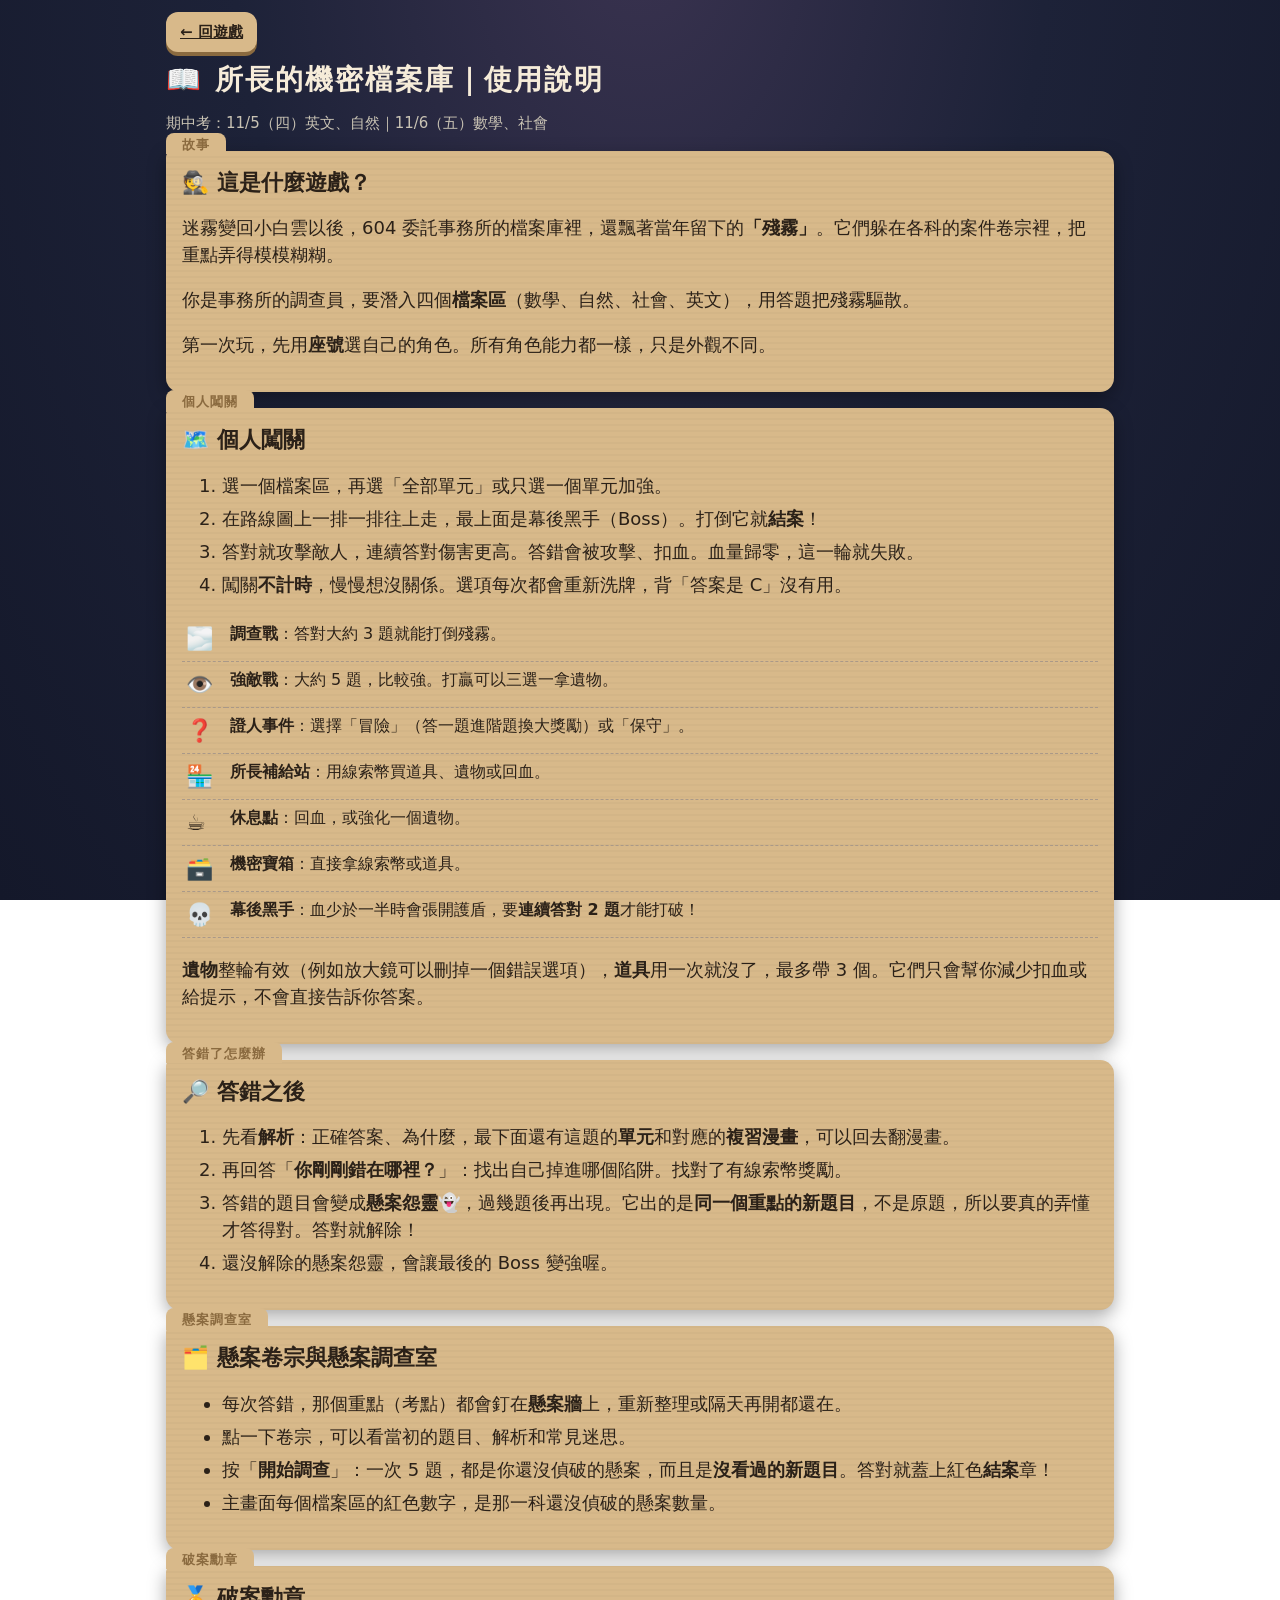
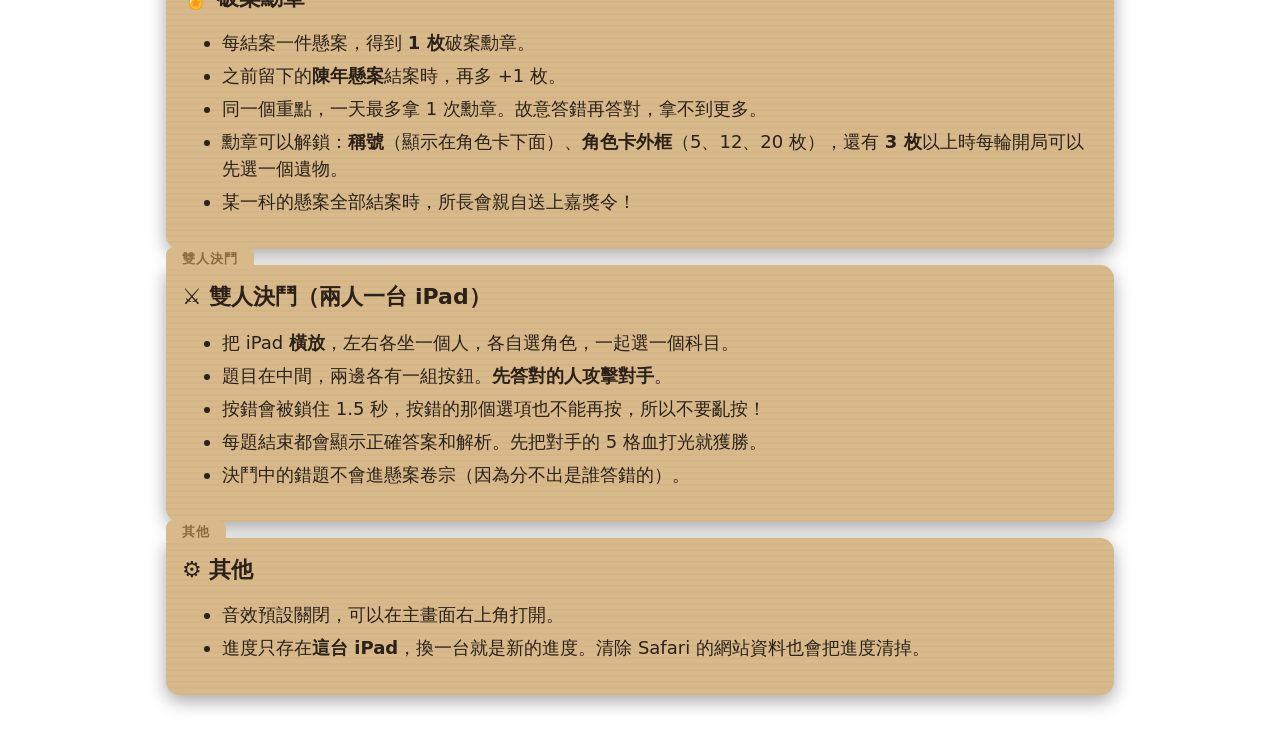
==== help.html @ 9925912d "所長的機密檔案庫：遊戲核心、自然與英文題庫 Co-Authored-By: Claude Opus 5.5 <noreply@anthropic.com>" ====
<!doctype html>
<html lang="zh-Hant">
<head>
<meta charset="utf-8">
<meta name="viewport" content="width=device-width, initial-scale=1, viewport-fit=cover">
<title>使用說明｜所長的機密檔案庫</title>
<link rel="stylesheet" href="style.css?v=2">
<style>
  .help { max-width: 760px; margin: 0 auto; }
  .help .folder { font-size: 18px; }
  .help h2 { margin-top: 0; }
  .help li { margin: 6px 0; }
  .help table { border-collapse: collapse; width: 100%; font-size: 16px; }
  .help td { border-bottom: 1px dashed #a98; padding: 6px 4px; vertical-align: top; }
  .help td:first-child { white-space: nowrap; font-size: 22px; width: 44px; }
</style>
</head>
<body>
<div id="app" class="help">
  <div class="topbar"><a class="btn small" href="index.html">← 回遊戲</a></div>
  <h1>📖 所長的機密檔案庫｜使用說明</h1>
  <p class="sub">期中考：11/5（四）英文、自然｜11/6（五）數學、社會</p>

  <div class="folder" data-tab="故事">
    <h2>🕵️ 這是什麼遊戲？</h2>
    <p>迷霧變回小白雲以後，604 委託事務所的檔案庫裡，還飄著當年留下的<b>「殘霧」</b>。它們躲在各科的案件卷宗裡，把重點弄得模模糊糊。</p>
    <p>你是事務所的調查員，要潛入四個<b>檔案區</b>（數學、自然、社會、英文），用答題把殘霧驅散。</p>
    <p>第一次玩，先用<b>座號</b>選自己的角色。所有角色能力都一樣，只是外觀不同。</p>
  </div>

  <div class="folder" data-tab="個人闖關">
    <h2>🗺️ 個人闖關</h2>
    <ol>
      <li>選一個檔案區，再選「全部單元」或只選一個單元加強。</li>
      <li>在路線圖上一排一排往上走，最上面是幕後黑手（Boss）。打倒它就<b>結案</b>！</li>
      <li>答對就攻擊敵人，連續答對傷害更高。答錯會被攻擊、扣血。血量歸零，這一輪就失敗。</li>
      <li>闖關<b>不計時</b>，慢慢想沒關係。選項每次都會重新洗牌，背「答案是 C」沒有用。</li>
    </ol>
    <table>
      <tr><td>🌫️</td><td><b>調查戰</b>：答對大約 3 題就能打倒殘霧。</td></tr>
      <tr><td>👁️</td><td><b>強敵戰</b>：大約 5 題，比較強。打贏可以三選一拿遺物。</td></tr>
      <tr><td>❓</td><td><b>證人事件</b>：選擇「冒險」（答一題進階題換大獎勵）或「保守」。</td></tr>
      <tr><td>🏪</td><td><b>所長補給站</b>：用線索幣買道具、遺物或回血。</td></tr>
      <tr><td>☕</td><td><b>休息點</b>：回血，或強化一個遺物。</td></tr>
      <tr><td>🗃️</td><td><b>機密寶箱</b>：直接拿線索幣或道具。</td></tr>
      <tr><td>💀</td><td><b>幕後黑手</b>：血少於一半時會張開護盾，要<b>連續答對 2 題</b>才能打破！</td></tr>
    </table>
    <p><b>遺物</b>整輪有效（例如放大鏡可以刪掉一個錯誤選項），<b>道具</b>用一次就沒了，最多帶 3 個。它們只會幫你減少扣血或給提示，不會直接告訴你答案。</p>
  </div>

  <div class="folder" data-tab="答錯了怎麼辦">
    <h2>🔎 答錯之後</h2>
    <ol>
      <li>先看<b>解析</b>：正確答案、為什麼，最下面還有這題的<b>單元</b>和對應的<b>複習漫畫</b>，可以回去翻漫畫。</li>
      <li>再回答「<b>你剛剛錯在哪裡？</b>」：找出自己掉進哪個陷阱。找對了有線索幣獎勵。</li>
      <li>答錯的題目會變成<b>懸案怨靈</b>👻，過幾題後再出現。它出的是<b>同一個重點的新題目</b>，不是原題，所以要真的弄懂才答得對。答對就解除！</li>
      <li>還沒解除的懸案怨靈，會讓最後的 Boss 變強喔。</li>
    </ol>
  </div>

  <div class="folder" data-tab="懸案調查室">
    <h2>🗂️ 懸案卷宗與懸案調查室</h2>
    <ul>
      <li>每次答錯，那個重點（考點）都會釘在<b>懸案牆</b>上，重新整理或隔天再開都還在。</li>
      <li>點一下卷宗，可以看當初的題目、解析和常見迷思。</li>
      <li>按「<b>開始調查</b>」：一次 5 題，都是你還沒偵破的懸案，而且是<b>沒看過的新題目</b>。答對就蓋上紅色<b>結案</b>章！</li>
      <li>主畫面每個檔案區的紅色數字，是那一科還沒偵破的懸案數量。</li>
    </ul>
  </div>

  <div class="folder" data-tab="破案勳章">
    <h2>🏅 破案勳章</h2>
    <ul>
      <li>每結案一件懸案，得到 <b>1 枚</b>破案勳章。</li>
      <li>之前留下的<b>陳年懸案</b>結案時，再多 +1 枚。</li>
      <li>同一個重點，一天最多拿 1 次勳章。故意答錯再答對，拿不到更多。</li>
      <li>勳章可以解鎖：<b>稱號</b>（顯示在角色卡下面）、<b>角色卡外框</b>（5、12、20 枚），還有 <b>3 枚</b>以上時每輪開局可以先選一個遺物。</li>
      <li>某一科的懸案全部結案時，所長會親自送上嘉獎令！</li>
    </ul>
  </div>

  <div class="folder" data-tab="雙人決鬥">
    <h2>⚔️ 雙人決鬥（兩人一台 iPad）</h2>
    <ul>
      <li>把 iPad <b>橫放</b>，左右各坐一個人，各自選角色，一起選一個科目。</li>
      <li>題目在中間，兩邊各有一組按鈕。<b>先答對的人攻擊對手</b>。</li>
      <li>按錯會被鎖住 1.5 秒，按錯的那個選項也不能再按，所以不要亂按！</li>
      <li>每題結束都會顯示正確答案和解析。先把對手的 5 格血打光就獲勝。</li>
      <li>決鬥中的錯題不會進懸案卷宗（因為分不出是誰答錯的）。</li>
    </ul>
  </div>

  <div class="folder" data-tab="其他">
    <h2>⚙️ 其他</h2>
    <ul>
      <li>音效預設關閉，可以在主畫面右上角打開。</li>
      <li>進度只存在<b>這台 iPad</b>，換一台就是新的進度。清除 Safari 的網站資料也會把進度清掉。</li>
    </ul>
  </div>
</div>
</body>
</html>
---- style.css ----
:root {
  --night: #14182a;
  --night2: #1d2238;
  --lamp: #ffcf7a;
  --kraft: #d8b98a;
  --kraft2: #c9a676;
  --kraft-dark: #8a6a3f;
  --paper: #f6ecd9;
  --ink: #2b2118;
  --red: #b3261e;
  --green: #2f8a4f;
  --fog: #9aa3b5;
  --math: #3b82c4;
  --science: #2f9e6b;
  --social: #c47a2c;
  --english: #b0458c;
  --radius: 14px;
}
* { box-sizing: border-box; -webkit-tap-highlight-color: transparent; }
html, body { margin: 0; height: 100%; }
body {
  background: radial-gradient(ellipse at 50% -10%, #3a3350 0%, var(--night2) 45%, var(--night) 100%) fixed;
  color: var(--paper);
  font-family: "PingFang TC", "Noto Sans TC", "Microsoft JhengHei", system-ui, sans-serif;
  font-size: 18px;
  line-height: 1.5;
  touch-action: manipulation;
  -webkit-user-select: none; user-select: none;
  -webkit-text-size-adjust: 100%;
  overflow-x: hidden;
}
button { font: inherit; color: inherit; touch-action: manipulation; cursor: pointer; }
.hidden { display: none !important; }
#app { max-width: 980px; margin: 0 auto; padding: max(12px, env(safe-area-inset-top)) 16px 40px; min-height: 100%; }

/* ---------- 共用元件 ---------- */
h1, h2, h3 { margin: .3em 0; line-height: 1.25; }
h1 { font-size: 28px; letter-spacing: 2px; }
h2 { font-size: 22px; }
.sub { color: #c9c3b4; font-size: 15px; }
.row { display: flex; gap: 10px; align-items: center; flex-wrap: wrap; }
.spacer { flex: 1; }
.center { text-align: center; }
.btn {
  display: inline-flex; align-items: center; justify-content: center; gap: 6px;
  min-height: 52px; padding: 10px 20px; border-radius: 12px; border: 0;
  background: var(--kraft); color: var(--ink); font-weight: 700; font-size: 18px;
  box-shadow: 0 4px 0 var(--kraft-dark);
  transition: transform .08s;
}
.btn:active { transform: translateY(3px); box-shadow: 0 1px 0 var(--kraft-dark); }
.btn.primary { background: var(--lamp); box-shadow: 0 4px 0 #b88a30; }
.btn.red { background: #d9534a; color: #fff; box-shadow: 0 4px 0 #8a2620; }
.btn.ghost { background: rgba(255,255,255,.08); color: var(--paper); box-shadow: none; border: 1px solid rgba(255,255,255,.2); }
.btn.small { min-height: 40px; padding: 6px 14px; font-size: 15px; }
.btn[disabled] { opacity: .45; pointer-events: none; }
.topbar { display: flex; align-items: center; gap: 8px; margin-bottom: 10px; flex-wrap: wrap; }
.pill { display: inline-flex; align-items: center; gap: 4px; padding: 4px 10px; border-radius: 99px; background: rgba(0,0,0,.35); font-size: 15px; white-space: nowrap; }
.folder {
  position: relative; background: var(--kraft); color: var(--ink);
  border-radius: 6px 14px 14px 14px; padding: 18px 16px 16px; margin-top: 16px;
  box-shadow: 0 6px 18px rgba(0,0,0,.35);
  background-image: repeating-linear-gradient(0deg, rgba(0,0,0,.025) 0 2px, transparent 2px 6px);
}
.folder::before {
  content: attr(data-tab); position: absolute; top: -18px; left: 0;
  background: var(--kraft); padding: 2px 16px 0; border-radius: 8px 8px 0 0; font-size: 13px; font-weight: 700; letter-spacing: 1px; color: var(--kraft-dark);
}
.paper { background: var(--paper); color: var(--ink); border-radius: var(--radius); padding: 16px; box-shadow: 0 4px 14px rgba(0,0,0,.3); }
.stamp {
  display: inline-block; border: 4px solid var(--red); color: var(--red); font-weight: 900; padding: 2px 12px; border-radius: 8px;
  transform: rotate(-12deg); letter-spacing: 4px; font-size: 22px; background: rgba(255,255,255,.15);
}
.stamp.big { font-size: 56px; padding: 6px 24px; border-width: 7px; animation: stampIn .35s ease-out; }
@keyframes stampIn { from { transform: rotate(-12deg) scale(2.4); opacity: 0; } to { transform: rotate(-12deg) scale(1); opacity: 1; } }
.lamp-glow { position: fixed; inset: 0; pointer-events: none; background: radial-gradient(circle at 85% 0%, rgba(255,207,122,.18), transparent 40%); z-index: -1; }

/* ---------- 選角色 ---------- */
.char-grid { display: grid; grid-template-columns: repeat(auto-fill, minmax(104px, 1fr)); gap: 10px; }
.char-cell { background: var(--paper); color: var(--ink); border-radius: 12px; padding: 6px; border: 3px solid transparent; text-align: center; }
.char-cell img { width: 100%; aspect-ratio: 512/440; object-fit: cover; border-radius: 8px; display: block; background: #ccc; }
.char-cell .seat { font-weight: 900; font-size: 15px; }
.char-cell .nm { font-size: 14px; line-height: 1.2; }
.char-cell.sel { border-color: var(--lamp); box-shadow: 0 0 0 3px var(--lamp); }
.char-cell.taken { opacity: .3; }

/* 角色卡 */
.idcard { display: flex; gap: 14px; align-items: center; }
.idcard .portrait { width: 120px; flex: none; border-radius: 12px; overflow: hidden; border: 5px solid #a07d4c; background: #222; }
.idcard .portrait img { width: 100%; display: block; aspect-ratio: 512/440; object-fit: cover; }
.frame-silver { border-color: #c8ced8 !important; box-shadow: 0 0 10px rgba(220,230,255,.6); }
.frame-gold { border-color: #e6b93c !important; box-shadow: 0 0 14px rgba(255,210,90,.75); }
.frame-crystal { border-color: #8fd7ff !important; box-shadow: 0 0 18px rgba(140,215,255,.9), inset 0 0 8px rgba(140,215,255,.6); }
.idcard .title { display: inline-block; margin-top: 4px; background: var(--ink); color: var(--lamp); border-radius: 6px; padding: 1px 10px; font-size: 14px; }

/* ---------- 主畫面 ---------- */
.areas { display: grid; grid-template-columns: repeat(2, 1fr); gap: 14px; margin-top: 14px; }
.area {
  position: relative; text-align: left; border: 0; border-radius: 6px 16px 16px 16px; padding: 16px; min-height: 120px;
  background: var(--kraft); color: var(--ink); box-shadow: 0 6px 0 var(--kraft-dark);
  border-top: 10px solid var(--c, #888);
}
.area:active { transform: translateY(3px); }
.area .ic { font-size: 30px; }
.area .nm { font-size: 21px; font-weight: 900; }
.area .meta { font-size: 14px; color: #5a4632; margin-top: 4px; }
.area .badge { position: absolute; top: 10px; right: 10px; background: var(--red); color: #fff; border-radius: 99px; padding: 2px 10px; font-size: 14px; font-weight: 700; }
.area.off { opacity: .5; }
.hub-actions { display: grid; grid-template-columns: repeat(3, 1fr); gap: 12px; margin-top: 18px; }
.hub-actions .btn { min-height: 72px; flex-direction: column; font-size: 17px; }
.hub-actions .btn span { font-size: 26px; }
@media (max-width: 560px) { .hub-actions { grid-template-columns: 1fr 1fr; } }

/* 所長剪影對話 */
.boss-talk { display: flex; gap: 14px; align-items: flex-end; }
.boss-talk svg { width: 96px; flex: none; filter: drop-shadow(0 0 12px rgba(255,207,122,.35)); }
.boss-talk .bubble { background: var(--paper); color: var(--ink); border-radius: 16px 16px 16px 4px; padding: 14px 16px; font-size: 18px; flex: 1; }
.boss-talk .bubble b { color: var(--red); }

/* ---------- 範圍選擇 ---------- */
.unit-list { display: grid; gap: 10px; margin: 12px 0; }
.unit-btn { text-align: left; background: var(--paper); color: var(--ink); border: 3px solid transparent; border-radius: 12px; padding: 12px 14px; font-size: 17px; }
.unit-btn.sel { border-color: var(--c, var(--lamp)); box-shadow: 0 0 0 2px var(--c, var(--lamp)); }
.unit-btn small { display: block; color: #6c5a44; font-size: 14px; }

/* ---------- 路線圖 ---------- */
.map { display: flex; flex-direction: column-reverse; gap: 8px; margin: 10px 0; }
.map-row { display: flex; justify-content: center; gap: 12px; align-items: center; position: relative; }
.map-row .rn { position: absolute; left: 0; font-size: 12px; color: #8b8fa3; }
.node {
  width: 76px; height: 64px; border-radius: 12px; border: 3px solid rgba(255,255,255,.15); background: rgba(0,0,0,.3);
  display: flex; flex-direction: column; align-items: center; justify-content: center; font-size: 26px; line-height: 1;
}
.node small { font-size: 12px; margin-top: 4px; color: #cfc8b8; }
.node.avail { border-color: var(--lamp); background: rgba(255,207,122,.18); animation: pulse 1.4s infinite; }
.node.done { opacity: .35; }
.node.cur { border-color: #fff; background: rgba(255,255,255,.2); }
.node.boss { width: 120px; height: 72px; }
@keyframes pulse { 50% { box-shadow: 0 0 0 6px rgba(255,207,122,.15); } }
.legend { font-size: 13px; color: #b9b3a5; }

/* ---------- 狀態列 ---------- */
.statbar { display: flex; gap: 8px; flex-wrap: wrap; align-items: center; }
.hpbar { position: relative; height: 18px; border-radius: 99px; background: rgba(0,0,0,.45); overflow: hidden; min-width: 140px; flex: 1; }
.hpbar > i { position: absolute; inset: 0 auto 0 0; background: linear-gradient(90deg, #e05a4f, #f2a14a); transition: width .3s; }
.hpbar.enemy > i { background: linear-gradient(90deg, #6f7ea0, #b6c0d8); }
.hpbar > span { position: relative; display: block; text-align: center; font-size: 13px; line-height: 18px; font-weight: 700; color: #fff; text-shadow: 0 1px 2px #000; }
.relic-row { display: flex; gap: 6px; flex-wrap: wrap; }
.relic-chip { font-size: 22px; background: rgba(0,0,0,.35); border-radius: 10px; padding: 2px 6px; border: 0; }
.relic-chip sup { font-size: 11px; color: var(--lamp); }
.item-btn { min-height: 44px; padding: 4px 10px; border-radius: 10px; border: 0; background: rgba(255,255,255,.12); font-size: 16px; }

/* ---------- 戰鬥 ---------- */
.arena { display: flex; align-items: center; justify-content: space-between; gap: 10px; padding: 8px 0; min-height: 170px; }
.hero { width: 120px; flex: none; text-align: center; }
.hero img { width: 110px; border-radius: 12px; border: 4px solid #a07d4c; display: block; margin: 0 auto; aspect-ratio: 512/440; object-fit: cover; }
.hero.hit img { animation: shake .35s; border-color: #e05a4f; }
.foe { flex: 1; display: flex; flex-direction: column; align-items: center; gap: 6px; }
.foe .fname { font-weight: 700; }
.foe .hpbar { width: 100%; max-width: 280px; flex: none; }
@keyframes shake { 20% { transform: translateX(-8px); } 40% { transform: translateX(8px); } 60% { transform: translateX(-5px); } 80% { transform: translateX(5px); } }

/* 霧怪（CSS 畫的） */
.fog { position: relative; width: 150px; height: 120px; animation: floaty 3s ease-in-out infinite; }
.fog .puff { position: absolute; border-radius: 50%; background: radial-gradient(circle at 40% 35%, rgba(215,220,232,.95), rgba(140,148,168,.75) 55%, rgba(110,118,140,0) 72%); filter: blur(2px); }
.fog .p1 { width: 90px; height: 80px; left: 30px; top: 20px; }
.fog .p2 { width: 70px; height: 60px; left: 0; top: 45px; }
.fog .p3 { width: 70px; height: 62px; right: 0; top: 40px; }
.fog .p4 { width: 60px; height: 50px; left: 45px; top: 0; }
.fog .eyes { position: absolute; left: 0; right: 0; top: 52px; display: flex; justify-content: center; gap: 22px; }
.fog .eye { width: 26px; height: 9px; border-radius: 50%; background: #ffe04a; box-shadow: 0 0 10px #ffd400, 0 0 22px rgba(255,212,0,.7); transform: rotate(8deg); animation: blink 4s infinite; }
.fog .eye:first-child { transform: rotate(-8deg); }
.fog.elite { transform: scale(1.2); }
.fog.elite .puff { background: radial-gradient(circle at 40% 35%, rgba(170,176,196,.95), rgba(80,86,110,.85) 55%, rgba(60,66,90,0) 72%); }
.fog.boss { width: 200px; height: 150px; }
.fog.boss .puff { background: radial-gradient(circle at 40% 35%, rgba(130,120,160,.95), rgba(50,44,80,.9) 55%, rgba(40,34,70,0) 72%); }
.fog.boss .p1 { width: 130px; height: 110px; left: 35px; top: 18px; }
.fog.boss .p2 { width: 95px; height: 80px; top: 60px; }
.fog.boss .p3 { width: 95px; height: 80px; top: 55px; }
.fog.boss .p4 { width: 80px; height: 66px; left: 60px; }
.fog.boss .eyes { top: 70px; gap: 30px; }
.fog.boss .eye { width: 36px; height: 11px; background: #ffb52e; box-shadow: 0 0 14px #ff9a00, 0 0 30px rgba(255,140,0,.8); }
.fog.ghost .puff { background: radial-gradient(circle at 40% 35%, rgba(200,225,255,.95), rgba(110,140,220,.7) 55%, rgba(90,110,200,0) 72%); }
.fog.ghost .eye { background: #b9f2ff; box-shadow: 0 0 10px #7fe3ff, 0 0 22px rgba(127,227,255,.8); }
.fog .tag { position: absolute; right: 10px; top: 8px; background: var(--paper); color: var(--red); font-weight: 900; font-size: 14px; padding: 0 5px; border: 2px solid var(--red); transform: rotate(10deg); }
.fog.hit { animation: shake .35s; }
.fog.dead { animation: fade .6s forwards; }
.shield-ring { position: absolute; inset: -10px; border-radius: 50%; border: 4px dashed #8fd7ff; box-shadow: 0 0 18px #8fd7ff; animation: spin 6s linear infinite; }
@keyframes spin { to { transform: rotate(360deg); } }
@keyframes floaty { 50% { transform: translateY(-8px); } }
@keyframes blink { 0%, 92%, 100% { height: 9px; } 95% { height: 2px; } }
@keyframes fade { to { opacity: 0; transform: scale(1.4); filter: blur(8px); } }
.dmg { position: absolute; font-weight: 900; font-size: 26px; color: #fff; text-shadow: 0 2px 4px #000; animation: rise .8s forwards; pointer-events: none; }
@keyframes rise { to { transform: translateY(-40px); opacity: 0; } }

/* ---------- 題目 ---------- */
.qcard { background: var(--paper); color: var(--ink); border-radius: var(--radius); padding: 16px; box-shadow: 0 6px 16px rgba(0,0,0,.35); position: relative; }
.qcard.ghost-q { box-shadow: 0 0 0 4px #7fa8ff, 0 0 24px rgba(127,168,255,.7); }
.qhead { display: flex; gap: 8px; align-items: center; font-size: 13px; color: #7a6650; margin-bottom: 6px; flex-wrap: wrap; }
.qhead .lv2 { background: #6b3fa0; color: #fff; padding: 0 8px; border-radius: 6px; }
.qhead .gtag { background: #3d5bb5; color: #fff; padding: 0 8px; border-radius: 6px; }
.stem { font-size: 20px; font-weight: 600; white-space: pre-wrap; margin-bottom: 12px; -webkit-user-select: text; user-select: text; }
.opts { display: grid; gap: 10px; }
.opt {
  text-align: left; min-height: 56px; padding: 10px 14px; border-radius: 12px; border: 2px solid #d6c7a8; background: #fffaf0; color: var(--ink);
  font-size: 18px; display: flex; gap: 10px; align-items: center;
}
.opt .k { flex: none; width: 30px; height: 30px; border-radius: 50%; background: var(--kraft); display: flex; align-items: center; justify-content: center; font-weight: 900; }
.opt.right { background: #d8f3dc; border-color: var(--green); }
.opt.wrong { background: #fde2e0; border-color: var(--red); }
.opt.gone { opacity: .25; text-decoration: line-through; pointer-events: none; }
.opt:disabled { cursor: default; }
@media (min-width: 700px) { .opts.two { grid-template-columns: 1fr 1fr; } }
.hint { background: #fff3c4; border-left: 5px solid #e0a800; padding: 8px 12px; border-radius: 8px; margin-bottom: 10px; font-size: 16px; }
.qtools { display: flex; gap: 8px; margin-top: 12px; flex-wrap: wrap; }

/* 數字鍵盤 */
.numdisp { font-size: 30px; font-weight: 700; text-align: center; background: #fff; border: 3px solid #d6c7a8; border-radius: 12px; min-height: 56px; padding: 4px; margin-bottom: 10px; letter-spacing: 2px; }
.numpad { display: grid; grid-template-columns: repeat(3, 1fr); gap: 8px; max-width: 360px; margin: 0 auto; }
.numpad button { min-height: 58px; font-size: 26px; font-weight: 700; border-radius: 12px; border: 0; background: var(--kraft); color: var(--ink); box-shadow: 0 3px 0 var(--kraft-dark); }
.numpad button.ok { background: var(--lamp); grid-column: span 3; font-size: 20px; }

/* 字母磚 */
.slots { display: flex; justify-content: center; gap: 6px; flex-wrap: wrap; margin: 10px 0 16px; }
.slot { width: 44px; height: 54px; border-radius: 8px; display: flex; align-items: center; justify-content: center; font-size: 30px; font-weight: 700; font-family: "Comic Sans MS", "Arial Rounded MT Bold", Arial, sans-serif; }
.slot.fixed { color: var(--ink); }
.slot.blank { border: 3px dashed #b79b6c; background: #fff; }
.slot.filled { border: 3px solid var(--lamp); background: #fff8e1; }
.tiles { display: flex; justify-content: center; gap: 8px; flex-wrap: wrap; }
.tile { width: 54px; height: 58px; border-radius: 10px; border: 0; background: var(--kraft); box-shadow: 0 4px 0 var(--kraft-dark); font-size: 30px; font-weight: 700; color: var(--ink); font-family: "Comic Sans MS", "Arial Rounded MT Bold", Arial, sans-serif; }
.tile.used { visibility: hidden; }

/* ---------- 浮層（解析、診斷、選擇） ---------- */
.overlay { position: fixed; inset: 0; background: rgba(8,10,20,.78); z-index: 50; display: flex; align-items: center; justify-content: center; padding: 16px; overflow-y: auto; }
.sheet { background: var(--paper); color: var(--ink); border-radius: 18px; padding: 20px; width: 100%; max-width: 640px; max-height: 100%; overflow-y: auto; box-shadow: 0 10px 40px rgba(0,0,0,.6); }
.sheet h2 { margin-top: 0; }
.sheet .ans { background: #d8f3dc; border-radius: 10px; padding: 8px 12px; margin: 8px 0; font-weight: 700; }
.sheet .mine { background: #fde2e0; border-radius: 10px; padding: 8px 12px; margin: 8px 0; }
.sheet .exp { font-size: 18px; margin: 10px 0; }
.srcline { border-top: 2px dashed #c9b38c; margin-top: 12px; padding-top: 10px; font-size: 15px; color: #5a4632; }
.diag-opt { display: block; width: 100%; text-align: left; margin: 8px 0; padding: 12px 14px; border-radius: 12px; border: 2px solid #d6c7a8; background: #fffaf0; font-size: 17px; color: var(--ink); min-height: 52px; }
.diag-opt.right { background: #d8f3dc; border-color: var(--green); }
.diag-opt.wrong { background: #fde2e0; border-color: var(--red); }
.choice-cards { display: grid; gap: 10px; }
.choice-card { text-align: left; background: #fffaf0; border: 2px solid #d6c7a8; border-radius: 12px; padding: 12px; color: var(--ink); font-size: 17px; }
.choice-card b { font-size: 19px; }
.sheet .actions { display: flex; gap: 10px; justify-content: flex-end; margin-top: 14px; flex-wrap: wrap; }

/* toast */
#toasts { position: fixed; top: max(10px, env(safe-area-inset-top)); left: 50%; transform: translateX(-50%); z-index: 80; display: flex; flex-direction: column; gap: 6px; align-items: center; pointer-events: none; width: 92%; max-width: 520px; }
.toast { background: var(--ink); color: var(--lamp); border: 2px solid var(--lamp); border-radius: 12px; padding: 8px 16px; font-weight: 700; animation: toastIn .25s; text-align: center; }
@keyframes toastIn { from { transform: translateY(-14px); opacity: 0; } }

/* ---------- 結算 ---------- */
.result-grid { display: grid; grid-template-columns: repeat(auto-fit, minmax(140px, 1fr)); gap: 10px; margin: 14px 0; }
.result-grid div { background: rgba(0,0,0,.08); border-radius: 10px; padding: 10px; text-align: center; }
.result-grid b { display: block; font-size: 26px; }

/* ---------- 懸案牆 ---------- */
.tabs { display: flex; gap: 6px; flex-wrap: wrap; margin: 10px 0; }
.tab { border: 0; border-radius: 99px; padding: 8px 16px; background: rgba(255,255,255,.1); font-size: 16px; min-height: 44px; }
.tab.on { background: var(--lamp); color: var(--ink); font-weight: 700; }
.wall { background: #5b3f2a; background-image: radial-gradient(rgba(0,0,0,.25) 1px, transparent 1px); background-size: 8px 8px; border-radius: 14px; padding: 18px 12px; border: 8px solid #3e2a1a; display: grid; grid-template-columns: repeat(auto-fill, minmax(150px, 1fr)); gap: 16px; min-height: 200px; }
.case { position: relative; background: var(--kraft); color: var(--ink); border: 0; border-radius: 4px; padding: 16px 10px 10px; text-align: left; font-size: 15px; box-shadow: 0 4px 8px rgba(0,0,0,.4); min-height: 120px; }
.case:nth-child(odd) { transform: rotate(-1.5deg); }
.case:nth-child(even) { transform: rotate(1.2deg); }
.case::before { content: ""; position: absolute; top: -6px; left: 50%; width: 14px; height: 14px; margin-left: -7px; border-radius: 50%; background: radial-gradient(circle at 35% 35%, #ff8a80, #c62828); box-shadow: 0 2px 2px rgba(0,0,0,.5); }
.case .u { font-size: 12px; font-weight: 700; color: #fff; padding: 0 6px; border-radius: 4px; background: var(--c, #666); }
.case .cn { font-weight: 700; margin: 6px 0 4px; line-height: 1.3; }
.case .w { font-size: 12px; color: #6c5a44; }
.case .stamp { position: absolute; right: 6px; bottom: 8px; font-size: 16px; border-width: 3px; padding: 0 6px; }
.case.closed { background: #cdb48c; }
.wall-empty { grid-column: 1 / -1; color: var(--paper); text-align: center; padding: 30px 10px; }

/* ---------- 決鬥 ---------- */
.duel { position: fixed; inset: 0; display: grid; grid-template-columns: 1fr 1.2fr 1fr; gap: 10px; padding: max(10px, env(safe-area-inset-top)) 12px 12px; background: var(--night); }
.dside { display: flex; flex-direction: column; gap: 8px; min-height: 0; }
.dside .who { display: flex; align-items: center; gap: 8px; }
.dside .who img { width: 64px; border-radius: 10px; border: 3px solid #a07d4c; aspect-ratio: 512/440; object-fit: cover; }
.dside .who b { font-size: 16px; }
.dside .hpbar { min-width: 0; flex: none; }
.dside .opts { flex: 1; grid-auto-rows: 1fr; }
.dside .opt { font-size: 17px; min-height: 0; }
.dside.locked .opts { opacity: .35; pointer-events: none; }
.dside .lock { text-align: center; font-weight: 700; color: #ff9b91; min-height: 24px; }
.dcenter { display: flex; flex-direction: column; gap: 8px; min-height: 0; }
.dcenter .qcard { flex: 1; overflow-y: auto; }
.dcenter .stem { font-size: 21px; }
.dcenter .exp { font-size: 16px; }
.duel .hit { animation: shake .35s; }
.duel-pick { display: grid; grid-template-columns: 1fr 1fr; gap: 16px; }
.duel-pick .char-grid { grid-template-columns: repeat(auto-fill, minmax(70px, 1fr)); gap: 6px; max-height: 46vh; overflow-y: auto; }
.duel-pick .char-cell .nm { font-size: 12px; }
#rotate-hint { position: fixed; inset: 0; z-index: 90; background: var(--night); display: flex; align-items: center; justify-content: center; text-align: center; font-size: 26px; padding: 20px; }
#rotate-hint div { font-size: 22px; line-height: 2; }

@media (max-width: 520px) {
  body { font-size: 17px; }
  .stem { font-size: 18px; }
  .hero { width: 86px; } .hero img { width: 80px; }
  .fog { transform: scale(.85); }
}
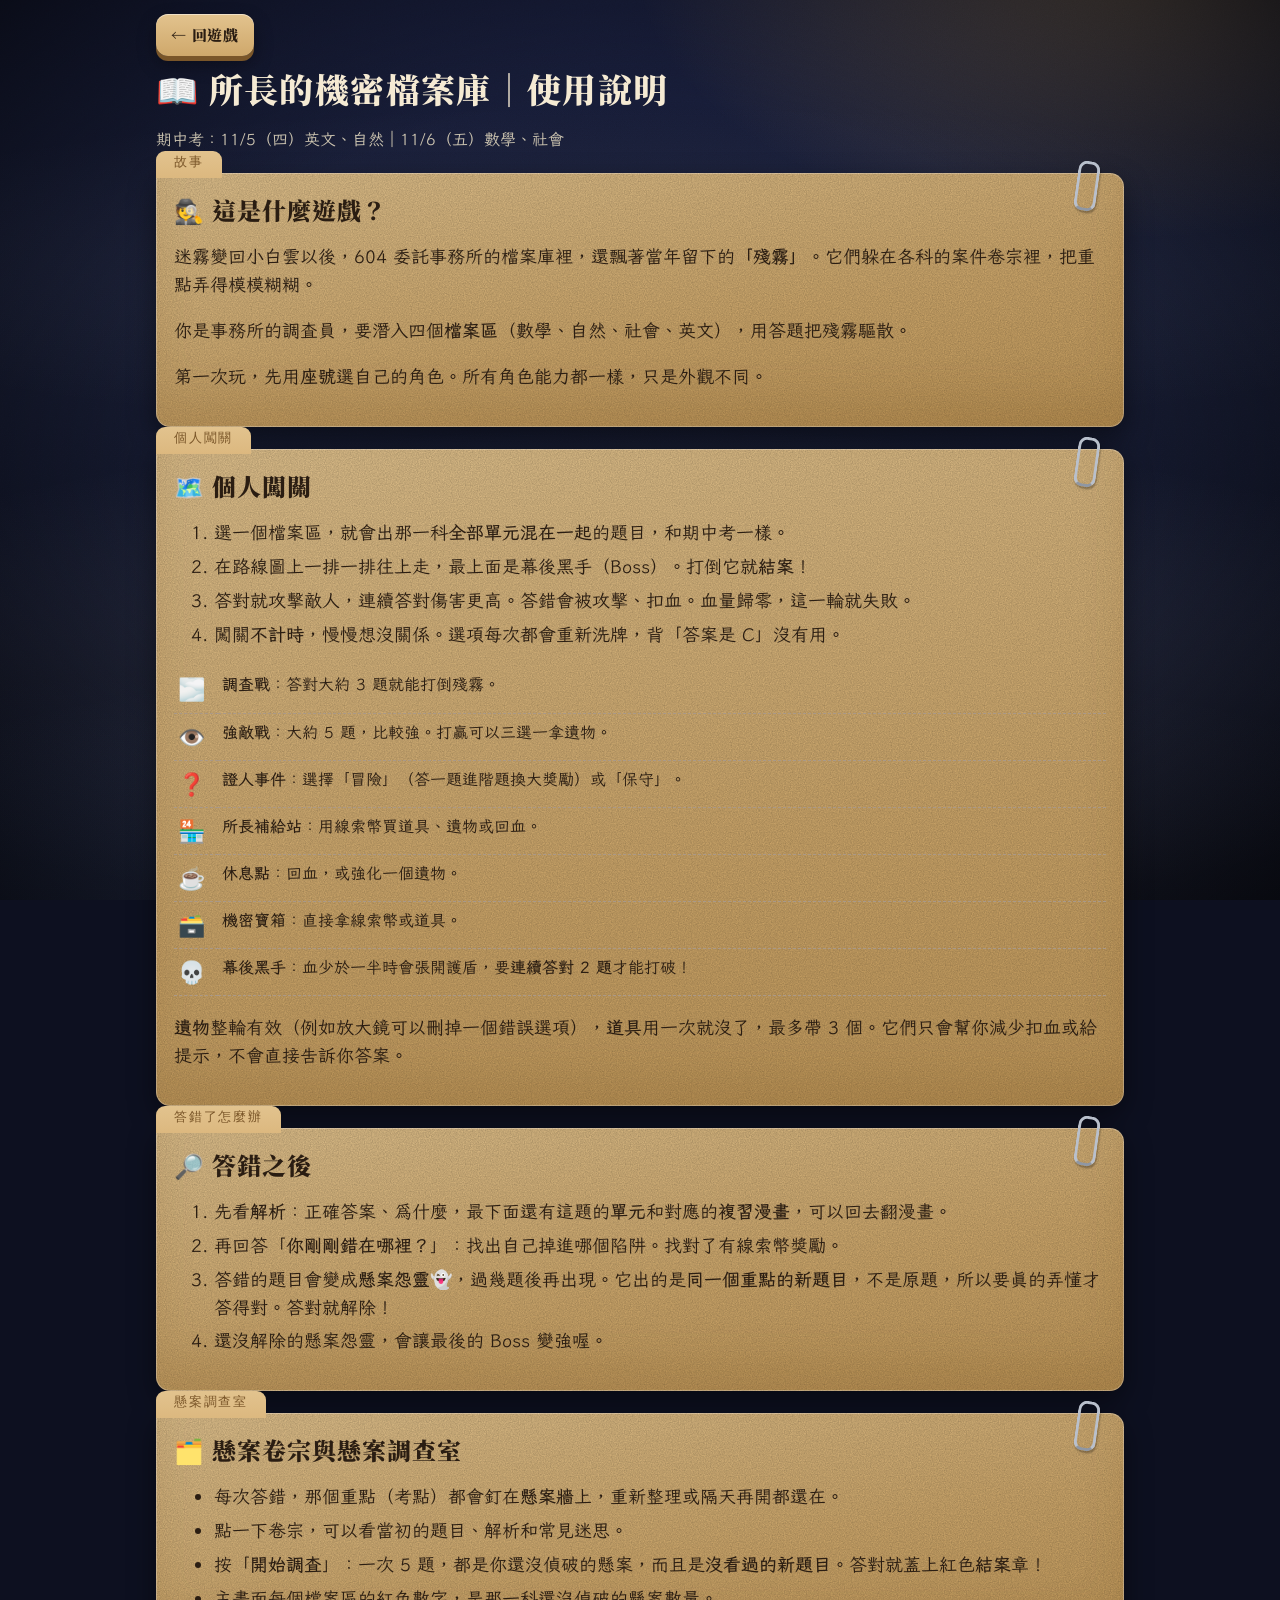
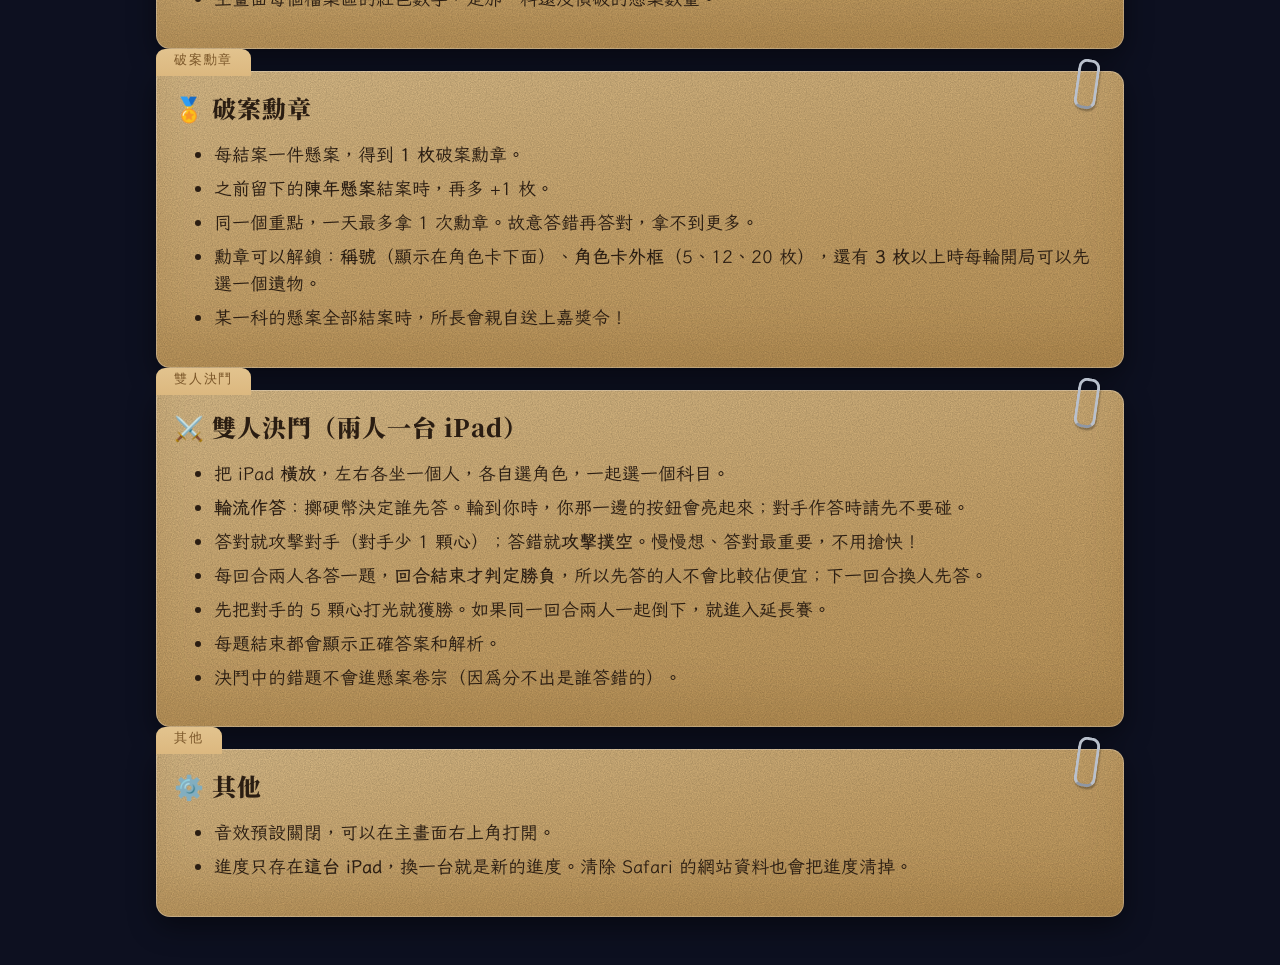
==== commit 22b2544f: "分數改直式、決鬥改回合制、檔案區只留全部單元、美術介面改版；修正連續拼字題字母磚沒重置 Co-Authored-By: Claude Opus 5.5 <noreply@anthropic.com>" ====
--- a/help.html
+++ b/help.html
@@ -4,7 +4,10 @@
 <meta charset="utf-8">
 <meta name="viewport" content="width=device-width, initial-scale=1, viewport-fit=cover">
 <title>使用說明｜所長的機密檔案庫</title>
-<link rel="stylesheet" href="style.css?v=2">
+<link rel="preconnect" href="https://fonts.googleapis.com">
+<link rel="preconnect" href="https://fonts.gstatic.com" crossorigin>
+<link rel="stylesheet" href="https://fonts.googleapis.com/css2?family=LXGW+WenKai+TC:wght@400;700&family=Noto+Serif+TC:wght@700;900&family=Special+Elite&display=swap">
+<link rel="stylesheet" href="style.css?v=7">
 <style>
   .help { max-width: 760px; margin: 0 auto; }
   .help .folder { font-size: 18px; }
@@ -16,6 +19,7 @@
 </style>
 </head>
 <body>
+<div class="bg" aria-hidden="true"><div class="fogl f3"></div><div class="fogl f1"></div><div class="fogl f2"></div><div class="vig"></div></div>
 <div id="app" class="help">
   <div class="topbar"><a class="btn small" href="index.html">← 回遊戲</a></div>
   <h1>📖 所長的機密檔案庫｜使用說明</h1>
@@ -31,7 +35,7 @@
   <div class="folder" data-tab="個人闖關">
     <h2>🗺️ 個人闖關</h2>
     <ol>
-      <li>選一個檔案區，再選「全部單元」或只選一個單元加強。</li>
+      <li>選一個檔案區，就會出那一科<b>全部單元混在一起</b>的題目，和期中考一樣。</li>
       <li>在路線圖上一排一排往上走，最上面是幕後黑手（Boss）。打倒它就<b>結案</b>！</li>
       <li>答對就攻擊敵人，連續答對傷害更高。答錯會被攻擊、扣血。血量歸零，這一輪就失敗。</li>
       <li>闖關<b>不計時</b>，慢慢想沒關係。選項每次都會重新洗牌，背「答案是 C」沒有用。</li>
@@ -83,9 +87,11 @@
     <h2>⚔️ 雙人決鬥（兩人一台 iPad）</h2>
     <ul>
       <li>把 iPad <b>橫放</b>，左右各坐一個人，各自選角色，一起選一個科目。</li>
-      <li>題目在中間，兩邊各有一組按鈕。<b>先答對的人攻擊對手</b>。</li>
-      <li>按錯會被鎖住 1.5 秒，按錯的那個選項也不能再按，所以不要亂按！</li>
-      <li>每題結束都會顯示正確答案和解析。先把對手的 5 格血打光就獲勝。</li>
+      <li><b>輪流作答</b>：擲硬幣決定誰先答。輪到你時，你那一邊的按鈕會亮起來；對手作答時請先不要碰。</li>
+      <li>答對就攻擊對手（對手少 1 顆心）；答錯就<b>攻擊撲空</b>。慢慢想、答對最重要，不用搶快！</li>
+      <li>每回合兩人各答一題，<b>回合結束才判定勝負</b>，所以先答的人不會比較佔便宜；下一回合換人先答。</li>
+      <li>先把對手的 5 顆心打光就獲勝。如果同一回合兩人一起倒下，就進入延長賽。</li>
+      <li>每題結束都會顯示正確答案和解析。</li>
       <li>決鬥中的錯題不會進懸案卷宗（因為分不出是誰答錯的）。</li>
     </ul>
   </div>
--- a/style.css
+++ b/style.css
@@ -1,29 +1,42 @@
+/* =========================================================
+   所長的機密檔案庫 — 美術方向：「深夜偵探事務所」
+   深藍夜色＋檯燈琥珀光＋牛皮紙卷宗＋紅色機密印章
+   字體：標題 Noto Serif TC（粗襯線）、內文 LXGW WenKai TC（楷體感，貼近課本）、
+         標籤 Special Elite（打字機）
+   ========================================================= */
 :root {
-  --night: #14182a;
-  --night2: #1d2238;
-  --lamp: #ffcf7a;
-  --kraft: #d8b98a;
-  --kraft2: #c9a676;
-  --kraft-dark: #8a6a3f;
-  --paper: #f6ecd9;
-  --ink: #2b2118;
-  --red: #b3261e;
-  --green: #2f8a4f;
-  --fog: #9aa3b5;
-  --math: #3b82c4;
-  --science: #2f9e6b;
-  --social: #c47a2c;
-  --english: #b0458c;
+  --night: #0d1020;
+  --night2: #161b31;
+  --night3: #222a48;
+  --amber: #ffc65c;
+  --amber2: #f2a33a;
+  --kraft: #cfa86b;
+  --kraft-hi: #e2c38e;
+  --kraft-dark: #7a5629;
+  --paper: #f5ead3;
+  --paper2: #eadbb9;
+  --ink: #2a1d12;
+  --ink2: #5b4630;
+  --red: #c0262d;
+  --red-dark: #7d1418;
+  --green: #2d7d46;
+  --fog: #a9b3c9;
   --radius: 14px;
+  --serif: "Noto Serif TC", "Songti TC", "PMingLiU", serif;
+  --kai: "LXGW WenKai TC", "Kaiti TC", "BiauKai", "DFKai-SB", "PingFang TC", sans-serif;
+  --type: "Special Elite", "Courier New", monospace;
+  --noise: url("data:image/svg+xml;utf8,<svg xmlns='http://www.w3.org/2000/svg' width='160' height='160'><filter id='n'><feTurbulence type='fractalNoise' baseFrequency='.85' numOctaves='3' stitchTiles='stitch'/><feColorMatrix values='0 0 0 0 0  0 0 0 0 0  0 0 0 0 0  0 0 0 .55 0'/></filter><rect width='100%25' height='100%25' filter='url(%23n)'/></svg>");
+  --noise-soft: url("data:image/svg+xml;utf8,<svg xmlns='http://www.w3.org/2000/svg' width='160' height='160'><filter id='n'><feTurbulence type='fractalNoise' baseFrequency='.85' numOctaves='3' stitchTiles='stitch'/><feColorMatrix values='0 0 0 0 0  0 0 0 0 0  0 0 0 0 0  0 0 0 .12 0'/></filter><rect width='100%25' height='100%25' filter='url(%23n)'/></svg>");
+  --noise-mid: url("data:image/svg+xml;utf8,<svg xmlns='http://www.w3.org/2000/svg' width='160' height='160'><filter id='n'><feTurbulence type='fractalNoise' baseFrequency='.85' numOctaves='3' stitchTiles='stitch'/><feColorMatrix values='0 0 0 0 0  0 0 0 0 0  0 0 0 0 0  0 0 0 .25 0'/></filter><rect width='100%25' height='100%25' filter='url(%23n)'/></svg>");
 }
 * { box-sizing: border-box; -webkit-tap-highlight-color: transparent; }
-html, body { margin: 0; height: 100%; }
+html, body { margin: 0; min-height: 100%; }
 body {
-  background: radial-gradient(ellipse at 50% -10%, #3a3350 0%, var(--night2) 45%, var(--night) 100%) fixed;
+  background: var(--night);
   color: var(--paper);
-  font-family: "PingFang TC", "Noto Sans TC", "Microsoft JhengHei", system-ui, sans-serif;
-  font-size: 18px;
-  line-height: 1.5;
+  font-family: var(--kai);
+  font-size: 19px;
+  line-height: 1.55;
   touch-action: manipulation;
   -webkit-user-select: none; user-select: none;
   -webkit-text-size-adjust: 100%;
@@ -31,272 +44,408 @@
 }
 button { font: inherit; color: inherit; touch-action: manipulation; cursor: pointer; }
 .hidden { display: none !important; }
-#app { max-width: 980px; margin: 0 auto; padding: max(12px, env(safe-area-inset-top)) 16px 40px; min-height: 100%; }
-
-/* ---------- 共用元件 ---------- */
-h1, h2, h3 { margin: .3em 0; line-height: 1.25; }
-h1 { font-size: 28px; letter-spacing: 2px; }
-h2 { font-size: 22px; }
-.sub { color: #c9c3b4; font-size: 15px; }
+#app { position: relative; z-index: 1; max-width: 1000px; margin: 0 auto; padding: max(14px, env(safe-area-inset-top)) 16px 48px; min-height: 100vh; }
+.lamp-glow { display: none; }
+
+/* ---------- 背景：夜色、檯燈光、飄動的霧、紙紋、暗角 ---------- */
+.bg { position: fixed; inset: 0; z-index: 0; pointer-events: none; overflow: hidden;
+  background:
+    radial-gradient(ellipse 55% 45% at 88% -5%, rgba(255,198,92,.30), transparent 70%),
+    radial-gradient(ellipse 60% 50% at 10% 110%, rgba(80,110,190,.22), transparent 70%),
+    linear-gradient(180deg, #1a2040 0%, var(--night2) 40%, var(--night) 100%);
+}
+.bg::before { content: ""; position: absolute; inset: 0; background-image: var(--noise); opacity: .18; mix-blend-mode: overlay; }
+.bg .fogl { position: absolute; width: 160%; height: 60%; left: -30%; border-radius: 50%;
+  background: radial-gradient(ellipse at center, rgba(190,200,225,.16), rgba(190,200,225,0) 65%); }
+.bg .f1 { top: 45%; animation: drift 46s linear infinite; }
+.bg .f2 { top: 70%; animation: drift 70s linear infinite reverse; opacity: .8; }
+.bg .f3 { top: 10%; height: 40%; animation: drift 90s linear infinite; opacity: .5; }
+.bg .vig { position: absolute; inset: 0; background: radial-gradient(ellipse at center, transparent 55%, rgba(0,0,0,.6) 100%); }
+@keyframes drift { from { transform: translateX(-12%); } to { transform: translateX(12%); } }
+
+/* 畫面進場：依序淡入上升 */
+#app.enter > * { animation: rise-in .5s cubic-bezier(.2,.8,.2,1) both; }
+#app.enter > *:nth-child(2) { animation-delay: .06s; }
+#app.enter > *:nth-child(3) { animation-delay: .12s; }
+#app.enter > *:nth-child(4) { animation-delay: .18s; }
+#app.enter > *:nth-child(5) { animation-delay: .24s; }
+#app.enter > *:nth-child(6) { animation-delay: .30s; }
+#app.enter > *:nth-child(n+7) { animation-delay: .34s; }
+@keyframes rise-in { from { opacity: .45; transform: translateY(16px); } to { opacity: 1; transform: none; } }
+
+/* 打擊感 */
+body.fx-hit #app { animation: shake-sm .3s; }
+body.fx-hurt #app { animation: shake .4s; }
+body.fx-hurt::after, body.fx-hit::after { content: ""; position: fixed; inset: 0; z-index: 70; pointer-events: none; animation: flash .45s forwards; }
+body.fx-hurt::after { background: radial-gradient(ellipse at center, transparent 30%, rgba(200,30,40,.55)); }
+body.fx-hit::after { background: radial-gradient(ellipse at 70% 30%, rgba(255,230,160,.35), transparent 60%); }
+@keyframes flash { from { opacity: 1; } to { opacity: 0; } }
+@keyframes shake { 15% { transform: translate(-9px, 3px); } 30% { transform: translate(8px, -4px); } 45% { transform: translate(-6px, 2px); } 60% { transform: translate(5px, 1px); } 80% { transform: translate(-2px, 0); } }
+@keyframes shake-sm { 30% { transform: translateX(4px); } 60% { transform: translateX(-3px); } }
+.spark { position: fixed; z-index: 75; width: 12px; height: 12px; margin: -6px; border-radius: 50%; pointer-events: none;
+  background: radial-gradient(circle, #fff, rgba(200,210,235,.6) 60%, transparent 70%); animation: spark .85s ease-out forwards; }
+@keyframes spark { to { transform: translate(var(--dx), var(--dy)) scale(.3); opacity: 0; } }
+
+/* ---------- 字體與標題 ---------- */
+h1, h2, h3 { font-family: var(--serif); font-weight: 900; margin: .3em 0; line-height: 1.25; letter-spacing: .04em; }
+h1 { font-size: 34px; }
+h2 { font-size: 24px; }
+h3 { font-size: 19px; }
+.brand { display: flex; flex-direction: column; }
+.brand h1 { margin: 0; font-size: 38px; text-shadow: 0 2px 0 rgba(0,0,0,.4), 0 0 26px rgba(255,198,92,.25); }
+.kicker { font-family: var(--type); font-size: 13px; letter-spacing: .28em; color: var(--amber); opacity: .9; }
+.sub { color: #cdc5b1; font-size: 16px; }
 .row { display: flex; gap: 10px; align-items: center; flex-wrap: wrap; }
 .spacer { flex: 1; }
 .center { text-align: center; }
+
+/* ---------- 按鈕 ---------- */
 .btn {
   display: inline-flex; align-items: center; justify-content: center; gap: 6px;
-  min-height: 52px; padding: 10px 20px; border-radius: 12px; border: 0;
-  background: var(--kraft); color: var(--ink); font-weight: 700; font-size: 18px;
-  box-shadow: 0 4px 0 var(--kraft-dark);
-  transition: transform .08s;
-}
-.btn:active { transform: translateY(3px); box-shadow: 0 1px 0 var(--kraft-dark); }
-.btn.primary { background: var(--lamp); box-shadow: 0 4px 0 #b88a30; }
-.btn.red { background: #d9534a; color: #fff; box-shadow: 0 4px 0 #8a2620; }
-.btn.ghost { background: rgba(255,255,255,.08); color: var(--paper); box-shadow: none; border: 1px solid rgba(255,255,255,.2); }
-.btn.small { min-height: 40px; padding: 6px 14px; font-size: 15px; }
-.btn[disabled] { opacity: .45; pointer-events: none; }
-.topbar { display: flex; align-items: center; gap: 8px; margin-bottom: 10px; flex-wrap: wrap; }
-.pill { display: inline-flex; align-items: center; gap: 4px; padding: 4px 10px; border-radius: 99px; background: rgba(0,0,0,.35); font-size: 15px; white-space: nowrap; }
+  min-height: 54px; padding: 10px 22px; border-radius: 12px; border: 0;
+  background: linear-gradient(180deg, var(--kraft-hi), var(--kraft)); color: var(--ink);
+  font-family: var(--serif); font-weight: 900; font-size: 18px; letter-spacing: .05em; text-decoration: none;
+  box-shadow: 0 5px 0 var(--kraft-dark), 0 8px 18px rgba(0,0,0,.35), inset 0 1px 0 rgba(255,255,255,.5);
+  transition: transform .08s, box-shadow .08s, filter .15s;
+}
+.btn:active { transform: translateY(4px); box-shadow: 0 1px 0 var(--kraft-dark), 0 3px 8px rgba(0,0,0,.35); }
+.btn.primary { background: linear-gradient(180deg, #ffd889, var(--amber2)); box-shadow: 0 5px 0 #9a5f12, 0 8px 22px rgba(255,170,60,.35), inset 0 1px 0 rgba(255,255,255,.6); }
+.btn.red { background: linear-gradient(180deg, #e2535a, var(--red)); color: #fff; box-shadow: 0 5px 0 var(--red-dark), 0 8px 18px rgba(0,0,0,.35); }
+.btn.ghost { background: rgba(255,255,255,.07); color: var(--paper); box-shadow: none; border: 1px solid rgba(255,255,255,.22); font-family: var(--kai); font-weight: 700; }
+.btn.small { min-height: 42px; padding: 6px 15px; font-size: 15px; }
+.btn[disabled] { opacity: .4; pointer-events: none; }
+.topbar { display: flex; align-items: center; gap: 8px; margin-bottom: 12px; flex-wrap: wrap; }
+.pill { display: inline-flex; align-items: center; gap: 4px; padding: 4px 12px; border-radius: 99px; background: rgba(0,0,0,.42); border: 1px solid rgba(255,198,92,.25); font-size: 15px; white-space: nowrap; }
+
+/* ---------- 牛皮紙卷宗 ---------- */
 .folder {
-  position: relative; background: var(--kraft); color: var(--ink);
-  border-radius: 6px 14px 14px 14px; padding: 18px 16px 16px; margin-top: 16px;
-  box-shadow: 0 6px 18px rgba(0,0,0,.35);
-  background-image: repeating-linear-gradient(0deg, rgba(0,0,0,.025) 0 2px, transparent 2px 6px);
+  position: relative; color: var(--ink); margin-top: 22px; padding: 22px 18px 18px;
+  border-radius: 4px 14px 14px 14px;
+  background: var(--noise-mid), linear-gradient(170deg, var(--kraft-hi), var(--kraft) 60%, #c39a5b);
+  background-blend-mode: multiply, normal;
+  box-shadow: 0 10px 28px rgba(0,0,0,.45), inset 0 0 0 1px rgba(255,255,255,.25), inset 0 -30px 40px rgba(120,80,30,.15);
 }
 .folder::before {
-  content: attr(data-tab); position: absolute; top: -18px; left: 0;
-  background: var(--kraft); padding: 2px 16px 0; border-radius: 8px 8px 0 0; font-size: 13px; font-weight: 700; letter-spacing: 1px; color: var(--kraft-dark);
-}
-.paper { background: var(--paper); color: var(--ink); border-radius: var(--radius); padding: 16px; box-shadow: 0 4px 14px rgba(0,0,0,.3); }
+  content: attr(data-tab); position: absolute; top: -22px; left: 0; height: 24px; padding: 3px 18px 0;
+  background: linear-gradient(180deg, var(--kraft-hi), #dcb87f); border-radius: 9px 9px 0 0;
+  font-family: var(--type); font-size: 13px; letter-spacing: .14em; color: var(--kraft-dark);
+}
+.folder::after { /* 迴紋針 */
+  content: ""; position: absolute; top: -12px; right: 26px; width: 16px; height: 44px; border-radius: 9px;
+  border: 3px solid #b9c0cc; border-bottom-color: #8f97a4; box-shadow: 1px 2px 2px rgba(0,0,0,.3); transform: rotate(8deg);
+}
+.paper { background: var(--noise-soft), var(--paper); background-blend-mode: multiply; color: var(--ink); border-radius: var(--radius); padding: 16px; box-shadow: 0 4px 14px rgba(0,0,0,.3); }
 .stamp {
-  display: inline-block; border: 4px solid var(--red); color: var(--red); font-weight: 900; padding: 2px 12px; border-radius: 8px;
-  transform: rotate(-12deg); letter-spacing: 4px; font-size: 22px; background: rgba(255,255,255,.15);
-}
-.stamp.big { font-size: 56px; padding: 6px 24px; border-width: 7px; animation: stampIn .35s ease-out; }
-@keyframes stampIn { from { transform: rotate(-12deg) scale(2.4); opacity: 0; } to { transform: rotate(-12deg) scale(1); opacity: 1; } }
-.lamp-glow { position: fixed; inset: 0; pointer-events: none; background: radial-gradient(circle at 85% 0%, rgba(255,207,122,.18), transparent 40%); z-index: -1; }
+  display: inline-block; border: 4px double var(--red); color: var(--red); font-family: var(--serif); font-weight: 900;
+  padding: 2px 12px; border-radius: 8px; transform: rotate(-12deg); letter-spacing: 6px; font-size: 22px;
+  mask-image: var(--noise); -webkit-mask-image: var(--noise); mask-size: 220px; -webkit-mask-size: 220px;
+  background: rgba(192,38,45,.06);
+}
+.stamp.big { font-size: 64px; padding: 4px 26px; border-width: 9px; animation: stampIn .4s cubic-bezier(.3,1.6,.5,1) both; -webkit-mask-image: none; mask-image: none; text-shadow: 0 0 1px var(--red); }
+@keyframes stampIn { from { transform: rotate(-12deg) scale(2.6); opacity: 0; } 70% { opacity: 1; } to { transform: rotate(-12deg) scale(1); opacity: 1; } }
 
 /* ---------- 選角色 ---------- */
-.char-grid { display: grid; grid-template-columns: repeat(auto-fill, minmax(104px, 1fr)); gap: 10px; }
-.char-cell { background: var(--paper); color: var(--ink); border-radius: 12px; padding: 6px; border: 3px solid transparent; text-align: center; }
-.char-cell img { width: 100%; aspect-ratio: 512/440; object-fit: cover; border-radius: 8px; display: block; background: #ccc; }
-.char-cell .seat { font-weight: 900; font-size: 15px; }
-.char-cell .nm { font-size: 14px; line-height: 1.2; }
-.char-cell.sel { border-color: var(--lamp); box-shadow: 0 0 0 3px var(--lamp); }
-.char-cell.taken { opacity: .3; }
-
-/* 角色卡 */
-.idcard { display: flex; gap: 14px; align-items: center; }
-.idcard .portrait { width: 120px; flex: none; border-radius: 12px; overflow: hidden; border: 5px solid #a07d4c; background: #222; }
+.char-grid { display: grid; grid-template-columns: repeat(auto-fill, minmax(108px, 1fr)); gap: 12px; }
+.char-cell { position: relative; background: #fbf6ea; color: var(--ink); border-radius: 4px; padding: 6px 6px 8px; border: 0; text-align: center;
+  box-shadow: 0 4px 10px rgba(0,0,0,.4); transition: transform .12s; }
+.char-cell:nth-child(3n) { transform: rotate(1.2deg); }
+.char-cell:nth-child(3n+1) { transform: rotate(-1deg); }
+.char-cell:active { transform: scale(.96); }
+.char-cell img { width: 100%; aspect-ratio: 512/440; object-fit: cover; display: block; background: #ccc; }
+.char-cell .seat { font-family: var(--type); font-size: 14px; margin-top: 4px; }
+.char-cell .nm { font-family: var(--serif); font-weight: 900; font-size: 15px; line-height: 1.2; }
+.char-cell.sel { outline: 4px solid var(--amber); outline-offset: 2px; transform: rotate(0) scale(1.04); box-shadow: 0 0 24px rgba(255,198,92,.6); }
+.char-cell.taken { opacity: .25; }
+
+/* 拍立得照片 */
+.polaroid { background: #fbf6ea; padding: 6px 6px 18px; box-shadow: 0 6px 14px rgba(0,0,0,.5); transform: rotate(-3deg); display: block; aspect-ratio: 512/440; object-fit: cover; }
+.polaroid.big { width: 200px; margin: 6px auto 4px; transform: rotate(-2deg); }
+
+/* 調查員證 */
+.idcard { display: flex; gap: 16px; align-items: center; }
+.idcard .portrait { width: 128px; flex: none; padding: 6px 6px 16px; background: #fbf6ea; box-shadow: 0 6px 14px rgba(0,0,0,.4); transform: rotate(-3deg); border: 4px solid transparent; }
 .idcard .portrait img { width: 100%; display: block; aspect-ratio: 512/440; object-fit: cover; }
-.frame-silver { border-color: #c8ced8 !important; box-shadow: 0 0 10px rgba(220,230,255,.6); }
-.frame-gold { border-color: #e6b93c !important; box-shadow: 0 0 14px rgba(255,210,90,.75); }
-.frame-crystal { border-color: #8fd7ff !important; box-shadow: 0 0 18px rgba(140,215,255,.9), inset 0 0 8px rgba(140,215,255,.6); }
-.idcard .title { display: inline-block; margin-top: 4px; background: var(--ink); color: var(--lamp); border-radius: 6px; padding: 1px 10px; font-size: 14px; }
-
-/* ---------- 主畫面 ---------- */
-.areas { display: grid; grid-template-columns: repeat(2, 1fr); gap: 14px; margin-top: 14px; }
+.frame-silver { border-color: #c8ced8 !important; box-shadow: 0 0 14px rgba(220,230,255,.7) !important; }
+.frame-gold { border-color: #e6b93c !important; box-shadow: 0 0 18px rgba(255,210,90,.85) !important; }
+.frame-crystal { border-color: #8fd7ff !important; box-shadow: 0 0 22px rgba(140,215,255,.95) !important; }
+.idcard h2 { font-size: 28px; }
+.idcard .title { display: inline-block; margin-top: 4px; background: var(--ink); color: var(--amber); border-radius: 4px; padding: 2px 12px; font-family: var(--serif); font-weight: 700; font-size: 14px; letter-spacing: .1em; }
+
+/* ---------- 主畫面：四個檔案區 ---------- */
+.areas { display: grid; grid-template-columns: repeat(2, 1fr); gap: 18px; margin-top: 26px; }
 .area {
-  position: relative; text-align: left; border: 0; border-radius: 6px 16px 16px 16px; padding: 16px; min-height: 120px;
-  background: var(--kraft); color: var(--ink); box-shadow: 0 6px 0 var(--kraft-dark);
-  border-top: 10px solid var(--c, #888);
-}
-.area:active { transform: translateY(3px); }
-.area .ic { font-size: 30px; }
-.area .nm { font-size: 21px; font-weight: 900; }
-.area .meta { font-size: 14px; color: #5a4632; margin-top: 4px; }
-.area .badge { position: absolute; top: 10px; right: 10px; background: var(--red); color: #fff; border-radius: 99px; padding: 2px 10px; font-size: 14px; font-weight: 700; }
+  position: relative; text-align: left; border: 0; color: var(--ink); min-height: 150px; padding: 26px 18px 16px;
+  border-radius: 4px 16px 16px 16px;
+  background: var(--noise-mid), linear-gradient(165deg, var(--kraft-hi), var(--kraft) 70%);
+  background-blend-mode: multiply, normal;
+  box-shadow: 0 7px 0 var(--kraft-dark), 0 12px 24px rgba(0,0,0,.45);
+  transition: transform .1s;
+}
+.area::before { content: ""; position: absolute; left: 0; top: -14px; width: 46%; height: 18px; border-radius: 8px 8px 0 0; background: var(--c, #888); box-shadow: inset 0 -4px 0 rgba(0,0,0,.15); }
+.area:active { transform: translateY(4px); box-shadow: 0 3px 0 var(--kraft-dark), 0 6px 14px rgba(0,0,0,.4); }
+.area .file-no { position: absolute; top: 8px; left: 18px; font-family: var(--type); font-size: 13px; letter-spacing: .2em; color: var(--kraft-dark); }
+.area .secret { position: absolute; right: 14px; bottom: 14px; font-family: var(--serif); font-weight: 900; color: var(--red); border: 3px double var(--red); padding: 0 8px; border-radius: 6px; transform: rotate(-10deg); font-size: 15px; opacity: .55; letter-spacing: 4px; }
+.area .ic { width: 58px; height: 58px; border-radius: 50%; display: flex; align-items: center; justify-content: center; font-size: 30px; background: rgba(255,255,255,.35); border: 3px solid var(--c, #888); box-shadow: inset 0 0 10px rgba(0,0,0,.15); margin-bottom: 6px; }
+.area .nm { font-family: var(--serif); font-size: 24px; font-weight: 900; letter-spacing: .06em; }
+.area .meta { font-size: 15px; color: var(--ink2); margin-top: 2px; }
+.area .badge { position: absolute; top: 14px; right: 14px; background: var(--red); color: #fff; border-radius: 99px; padding: 2px 12px; font-size: 14px; font-weight: 700; box-shadow: 0 3px 8px rgba(0,0,0,.35); animation: pulse-red 2s infinite; }
+@keyframes pulse-red { 50% { box-shadow: 0 0 0 6px rgba(192,38,45,.2), 0 3px 8px rgba(0,0,0,.35); } }
 .area.off { opacity: .5; }
-.hub-actions { display: grid; grid-template-columns: repeat(3, 1fr); gap: 12px; margin-top: 18px; }
-.hub-actions .btn { min-height: 72px; flex-direction: column; font-size: 17px; }
-.hub-actions .btn span { font-size: 26px; }
-@media (max-width: 560px) { .hub-actions { grid-template-columns: 1fr 1fr; } }
-
-/* 所長剪影對話 */
+.hub-actions { display: grid; grid-template-columns: repeat(3, 1fr); gap: 14px; margin-top: 22px; }
+.hub-actions .btn { min-height: 84px; flex-direction: column; font-size: 18px; }
+.hub-actions .btn span { font-size: 28px; line-height: 1; }
+@media (max-width: 560px) { .hub-actions { grid-template-columns: 1fr 1fr; } .areas { gap: 14px; } }
+
+/* 所長剪影對話（打字機便條） */
 .boss-talk { display: flex; gap: 14px; align-items: flex-end; }
-.boss-talk svg { width: 96px; flex: none; filter: drop-shadow(0 0 12px rgba(255,207,122,.35)); }
-.boss-talk .bubble { background: var(--paper); color: var(--ink); border-radius: 16px 16px 16px 4px; padding: 14px 16px; font-size: 18px; flex: 1; }
+.boss-talk svg { width: 100px; flex: none; filter: drop-shadow(0 0 14px rgba(255,198,92,.45)); }
+.boss-talk .bubble {
+  position: relative; flex: 1; color: var(--ink); padding: 16px 18px; font-size: 18px;
+  background: var(--noise-soft), #fbf3df; background-blend-mode: multiply;
+  border-radius: 4px; box-shadow: 0 6px 16px rgba(0,0,0,.35); transform: rotate(-.6deg);
+}
+.boss-talk .bubble::before { content: "MEMO · 所長"; display: block; font-family: var(--type); font-size: 12px; letter-spacing: .2em; color: var(--red); margin-bottom: 4px; }
 .boss-talk .bubble b { color: var(--red); }
 
-/* ---------- 範圍選擇 ---------- */
-.unit-list { display: grid; gap: 10px; margin: 12px 0; }
-.unit-btn { text-align: left; background: var(--paper); color: var(--ink); border: 3px solid transparent; border-radius: 12px; padding: 12px 14px; font-size: 17px; }
-.unit-btn.sel { border-color: var(--c, var(--lamp)); box-shadow: 0 0 0 2px var(--c, var(--lamp)); }
-.unit-btn small { display: block; color: #6c5a44; font-size: 14px; }
-
-/* ---------- 路線圖 ---------- */
-.map { display: flex; flex-direction: column-reverse; gap: 8px; margin: 10px 0; }
-.map-row { display: flex; justify-content: center; gap: 12px; align-items: center; position: relative; }
-.map-row .rn { position: absolute; left: 0; font-size: 12px; color: #8b8fa3; }
+/* ---------- 路線圖（偵探牆） ---------- */
+.map { position: relative; display: flex; flex-direction: column-reverse; gap: 14px; margin: 12px 0; padding: 18px 10px;
+  border-radius: 10px; border: 8px solid #3d2a19;
+  background: radial-gradient(rgba(0,0,0,.22) 1px, transparent 1.5px) 0 0 / 9px 9px, linear-gradient(160deg, #6b4c32, #4f3622);
+  box-shadow: inset 0 0 40px rgba(0,0,0,.5), 0 10px 24px rgba(0,0,0,.4); }
+.map-row { display: flex; justify-content: center; gap: 18px; align-items: center; position: relative; z-index: 2; }
+.map-row .rn { position: absolute; left: 4px; font-family: var(--type); font-size: 12px; color: #d8c2a0; opacity: .7; }
+.strings { position: absolute; left: 0; top: 0; z-index: 1; pointer-events: none; overflow: visible; }
+.strings path { fill: none; stroke: #d3343a; stroke-width: 3; stroke-linecap: round; filter: drop-shadow(0 2px 1px rgba(0,0,0,.5)); stroke-dasharray: 600; stroke-dashoffset: 600; animation: draw .7s .2s ease-out forwards; }
+@keyframes draw { to { stroke-dashoffset: 0; } }
 .node {
-  width: 76px; height: 64px; border-radius: 12px; border: 3px solid rgba(255,255,255,.15); background: rgba(0,0,0,.3);
+  position: relative; width: 82px; height: 70px; border-radius: 3px; border: 0; color: var(--ink);
+  background: var(--noise-soft), #f1e6cc; background-blend-mode: multiply; box-shadow: 0 4px 8px rgba(0,0,0,.45);
   display: flex; flex-direction: column; align-items: center; justify-content: center; font-size: 26px; line-height: 1;
 }
-.node small { font-size: 12px; margin-top: 4px; color: #cfc8b8; }
-.node.avail { border-color: var(--lamp); background: rgba(255,207,122,.18); animation: pulse 1.4s infinite; }
-.node.done { opacity: .35; }
-.node.cur { border-color: #fff; background: rgba(255,255,255,.2); }
-.node.boss { width: 120px; height: 72px; }
-@keyframes pulse { 50% { box-shadow: 0 0 0 6px rgba(255,207,122,.15); } }
-.legend { font-size: 13px; color: #b9b3a5; }
+.node::before { content: ""; position: absolute; top: -6px; left: 50%; width: 13px; height: 13px; margin-left: -6px; border-radius: 50%; background: radial-gradient(circle at 35% 35%, #9a9fa8, #4c525c); box-shadow: 0 2px 2px rgba(0,0,0,.5); }
+.node:nth-child(odd) { transform: rotate(-2deg); }
+.node:nth-child(even) { transform: rotate(2deg); }
+.node small { font-size: 12px; margin-top: 5px; font-family: var(--serif); font-weight: 700; color: var(--ink2); }
+.node.avail { background: var(--noise-soft), #fff3d1; outline: 3px solid var(--amber); box-shadow: 0 0 20px rgba(255,198,92,.7), 0 4px 8px rgba(0,0,0,.45); animation: bob 1.6s ease-in-out infinite; }
+.node.avail::before { background: radial-gradient(circle at 35% 35%, #ff8a80, #b71c1c); }
+.node.done { opacity: .38; filter: grayscale(.6); }
+.node.cur { outline: 3px solid #fff; }
+.node.boss { width: 132px; height: 78px; background: var(--noise), #3a1f22; background-blend-mode: overlay; color: #ffd7d7; }
+.node.boss small { color: #ffb4b4; }
+@keyframes bob { 50% { transform: translateY(-4px) rotate(0); } }
+.legend { font-size: 14px; color: #c4b9a3; }
 
 /* ---------- 狀態列 ---------- */
 .statbar { display: flex; gap: 8px; flex-wrap: wrap; align-items: center; }
-.hpbar { position: relative; height: 18px; border-radius: 99px; background: rgba(0,0,0,.45); overflow: hidden; min-width: 140px; flex: 1; }
-.hpbar > i { position: absolute; inset: 0 auto 0 0; background: linear-gradient(90deg, #e05a4f, #f2a14a); transition: width .3s; }
-.hpbar.enemy > i { background: linear-gradient(90deg, #6f7ea0, #b6c0d8); }
-.hpbar > span { position: relative; display: block; text-align: center; font-size: 13px; line-height: 18px; font-weight: 700; color: #fff; text-shadow: 0 1px 2px #000; }
+.hpbar { position: relative; height: 20px; border-radius: 99px; background: rgba(0,0,0,.55); overflow: hidden; min-width: 140px; flex: 1; border: 1px solid rgba(255,255,255,.15); }
+.hpbar > i { position: absolute; inset: 0 auto 0 0; background: linear-gradient(180deg, #ff8a65, #d84315); box-shadow: inset 0 2px 0 rgba(255,255,255,.35); transition: width .4s cubic-bezier(.3,1.4,.6,1); }
+.hpbar.enemy > i { background: linear-gradient(180deg, #b9c4dd, #66779e); }
+.hpbar > span { position: relative; display: block; text-align: center; font-size: 13px; line-height: 20px; font-weight: 700; color: #fff; text-shadow: 0 1px 2px #000; font-family: var(--type); }
 .relic-row { display: flex; gap: 6px; flex-wrap: wrap; }
-.relic-chip { font-size: 22px; background: rgba(0,0,0,.35); border-radius: 10px; padding: 2px 6px; border: 0; }
-.relic-chip sup { font-size: 11px; color: var(--lamp); }
-.item-btn { min-height: 44px; padding: 4px 10px; border-radius: 10px; border: 0; background: rgba(255,255,255,.12); font-size: 16px; }
+.relic-chip { font-size: 22px; background: rgba(0,0,0,.4); border: 1px solid rgba(255,198,92,.3); border-radius: 10px; padding: 2px 7px; }
+.relic-chip sup { font-size: 11px; color: var(--amber); }
+.item-btn { min-height: 46px; padding: 4px 12px; border-radius: 10px; border: 1px solid rgba(255,255,255,.2); background: rgba(255,255,255,.08); font-size: 16px; }
 
 /* ---------- 戰鬥 ---------- */
-.arena { display: flex; align-items: center; justify-content: space-between; gap: 10px; padding: 8px 0; min-height: 170px; }
-.hero { width: 120px; flex: none; text-align: center; }
-.hero img { width: 110px; border-radius: 12px; border: 4px solid #a07d4c; display: block; margin: 0 auto; aspect-ratio: 512/440; object-fit: cover; }
-.hero.hit img { animation: shake .35s; border-color: #e05a4f; }
-.foe { flex: 1; display: flex; flex-direction: column; align-items: center; gap: 6px; }
-.foe .fname { font-weight: 700; }
-.foe .hpbar { width: 100%; max-width: 280px; flex: none; }
-@keyframes shake { 20% { transform: translateX(-8px); } 40% { transform: translateX(8px); } 60% { transform: translateX(-5px); } 80% { transform: translateX(5px); } }
+.arena { position: relative; display: flex; align-items: center; justify-content: space-between; gap: 10px; padding: 12px 6px; min-height: 190px; margin: 6px 0 10px;
+  border-radius: 16px; background: radial-gradient(ellipse 60% 80% at 65% 40%, rgba(255,214,140,.16), transparent 70%), linear-gradient(180deg, rgba(0,0,0,.1), rgba(0,0,0,.35));
+  border: 1px solid rgba(255,255,255,.06); }
+.arena::after { content: ""; position: absolute; left: 10%; right: 10%; bottom: 18px; height: 14px; border-radius: 50%; background: radial-gradient(ellipse, rgba(0,0,0,.45), transparent 70%); }
+.hero { width: 128px; flex: none; text-align: center; position: relative; z-index: 1; }
+.hero img { width: 112px; margin: 0 auto; }
+.hero .sub { font-family: var(--serif); font-weight: 700; margin-top: 4px; color: var(--paper); }
+.hero.hit img { animation: shake .35s; box-shadow: 0 0 0 4px #e05a4f, 0 6px 14px rgba(0,0,0,.5); }
+.foe { flex: 1; display: flex; flex-direction: column; align-items: center; gap: 6px; position: relative; z-index: 1; }
+.foe .fname { font-family: var(--serif); font-weight: 900; letter-spacing: .06em; text-shadow: 0 2px 6px #000; }
+.foe .hpbar { width: 100%; max-width: 300px; flex: none; }
 
 /* 霧怪（CSS 畫的） */
-.fog { position: relative; width: 150px; height: 120px; animation: floaty 3s ease-in-out infinite; }
-.fog .puff { position: absolute; border-radius: 50%; background: radial-gradient(circle at 40% 35%, rgba(215,220,232,.95), rgba(140,148,168,.75) 55%, rgba(110,118,140,0) 72%); filter: blur(2px); }
-.fog .p1 { width: 90px; height: 80px; left: 30px; top: 20px; }
-.fog .p2 { width: 70px; height: 60px; left: 0; top: 45px; }
-.fog .p3 { width: 70px; height: 62px; right: 0; top: 40px; }
-.fog .p4 { width: 60px; height: 50px; left: 45px; top: 0; }
-.fog .eyes { position: absolute; left: 0; right: 0; top: 52px; display: flex; justify-content: center; gap: 22px; }
-.fog .eye { width: 26px; height: 9px; border-radius: 50%; background: #ffe04a; box-shadow: 0 0 10px #ffd400, 0 0 22px rgba(255,212,0,.7); transform: rotate(8deg); animation: blink 4s infinite; }
-.fog .eye:first-child { transform: rotate(-8deg); }
-.fog.elite { transform: scale(1.2); }
-.fog.elite .puff { background: radial-gradient(circle at 40% 35%, rgba(170,176,196,.95), rgba(80,86,110,.85) 55%, rgba(60,66,90,0) 72%); }
-.fog.boss { width: 200px; height: 150px; }
-.fog.boss .puff { background: radial-gradient(circle at 40% 35%, rgba(130,120,160,.95), rgba(50,44,80,.9) 55%, rgba(40,34,70,0) 72%); }
-.fog.boss .p1 { width: 130px; height: 110px; left: 35px; top: 18px; }
-.fog.boss .p2 { width: 95px; height: 80px; top: 60px; }
-.fog.boss .p3 { width: 95px; height: 80px; top: 55px; }
-.fog.boss .p4 { width: 80px; height: 66px; left: 60px; }
-.fog.boss .eyes { top: 70px; gap: 30px; }
-.fog.boss .eye { width: 36px; height: 11px; background: #ffb52e; box-shadow: 0 0 14px #ff9a00, 0 0 30px rgba(255,140,0,.8); }
-.fog.ghost .puff { background: radial-gradient(circle at 40% 35%, rgba(200,225,255,.95), rgba(110,140,220,.7) 55%, rgba(90,110,200,0) 72%); }
-.fog.ghost .eye { background: #b9f2ff; box-shadow: 0 0 10px #7fe3ff, 0 0 22px rgba(127,227,255,.8); }
-.fog .tag { position: absolute; right: 10px; top: 8px; background: var(--paper); color: var(--red); font-weight: 900; font-size: 14px; padding: 0 5px; border: 2px solid var(--red); transform: rotate(10deg); }
-.fog.hit { animation: shake .35s; }
+.fog { position: relative; width: 160px; height: 128px; animation: floaty 3.2s ease-in-out infinite; }
+.fog .puff { position: absolute; border-radius: 50%; background: radial-gradient(circle at 40% 35%, rgba(225,230,242,.97), rgba(145,154,178,.8) 52%, rgba(110,118,140,0) 72%); }
+.fog .p1 { width: 96px; height: 86px; left: 32px; top: 20px; }
+.fog .p2 { width: 74px; height: 64px; left: 0; top: 48px; animation: wobble 4s ease-in-out infinite; }
+.fog .p3 { width: 74px; height: 66px; right: 0; top: 42px; animation: wobble 5s ease-in-out infinite reverse; }
+.fog .p4 { width: 64px; height: 54px; left: 50px; top: 0; animation: wobble 3.5s ease-in-out infinite; }
+.fog::after { content: ""; position: absolute; left: 10%; right: 10%; bottom: -6px; height: 26px; border-radius: 50%; background: radial-gradient(ellipse, rgba(200,210,230,.35), transparent 70%); animation: wobble 3s infinite; }
+.fog .eyes { position: absolute; left: 0; right: 0; top: 56px; display: flex; justify-content: center; gap: 24px; z-index: 2; }
+.fog .eye { width: 28px; height: 9px; border-radius: 50%; background: #ffe04a; box-shadow: 0 0 10px #ffd400, 0 0 24px rgba(255,212,0,.8); transform: rotate(10deg); animation: blink 4s infinite; }
+.fog .eye:first-child { transform: rotate(-10deg); }
+.fog.elite { transform: scale(1.18); }
+.fog.elite .puff { background: radial-gradient(circle at 40% 35%, rgba(178,184,204,.97), rgba(80,86,112,.88) 55%, rgba(60,66,90,0) 72%); }
+.fog.boss { width: 210px; height: 160px; }
+.fog.boss .puff { background: radial-gradient(circle at 40% 35%, rgba(140,120,170,.97), rgba(52,40,84,.92) 55%, rgba(40,30,70,0) 72%); }
+.fog.boss .p1 { width: 136px; height: 116px; left: 37px; top: 18px; }
+.fog.boss .p2 { width: 100px; height: 84px; top: 62px; }
+.fog.boss .p3 { width: 100px; height: 84px; top: 56px; }
+.fog.boss .p4 { width: 84px; height: 70px; left: 63px; }
+.fog.boss .eyes { top: 74px; gap: 32px; }
+.fog.boss .eye { width: 40px; height: 12px; background: #ffb52e; box-shadow: 0 0 14px #ff9a00, 0 0 34px rgba(255,140,0,.9); }
+.fog.ghost .puff { background: radial-gradient(circle at 40% 35%, rgba(210,230,255,.97), rgba(110,140,225,.75) 55%, rgba(90,110,200,0) 72%); }
+.fog.ghost .eye { background: #c4f5ff; box-shadow: 0 0 10px #7fe3ff, 0 0 24px rgba(127,227,255,.9); }
+.fog .tag { position: absolute; right: 8px; top: 6px; z-index: 3; background: var(--paper); color: var(--red); font-family: var(--serif); font-weight: 900; font-size: 15px; padding: 0 6px; border: 2px solid var(--red); transform: rotate(12deg); box-shadow: 0 2px 4px rgba(0,0,0,.4); }
+.fog.hit { animation: shake .35s; filter: brightness(1.6); }
 .fog.dead { animation: fade .6s forwards; }
-.shield-ring { position: absolute; inset: -10px; border-radius: 50%; border: 4px dashed #8fd7ff; box-shadow: 0 0 18px #8fd7ff; animation: spin 6s linear infinite; }
+.shield-ring { position: absolute; inset: -12px; border-radius: 50%; border: 4px dashed #8fd7ff; box-shadow: 0 0 22px #8fd7ff, inset 0 0 22px rgba(143,215,255,.5); animation: spin 6s linear infinite; z-index: 3; }
 @keyframes spin { to { transform: rotate(360deg); } }
-@keyframes floaty { 50% { transform: translateY(-8px); } }
+@keyframes floaty { 50% { transform: translateY(-9px); } }
+@keyframes wobble { 50% { transform: scale(1.06, .95); } }
 @keyframes blink { 0%, 92%, 100% { height: 9px; } 95% { height: 2px; } }
-@keyframes fade { to { opacity: 0; transform: scale(1.4); filter: blur(8px); } }
-.dmg { position: absolute; font-weight: 900; font-size: 26px; color: #fff; text-shadow: 0 2px 4px #000; animation: rise .8s forwards; pointer-events: none; }
-@keyframes rise { to { transform: translateY(-40px); opacity: 0; } }
-
-/* ---------- 題目 ---------- */
-.qcard { background: var(--paper); color: var(--ink); border-radius: var(--radius); padding: 16px; box-shadow: 0 6px 16px rgba(0,0,0,.35); position: relative; }
-.qcard.ghost-q { box-shadow: 0 0 0 4px #7fa8ff, 0 0 24px rgba(127,168,255,.7); }
-.qhead { display: flex; gap: 8px; align-items: center; font-size: 13px; color: #7a6650; margin-bottom: 6px; flex-wrap: wrap; }
-.qhead .lv2 { background: #6b3fa0; color: #fff; padding: 0 8px; border-radius: 6px; }
-.qhead .gtag { background: #3d5bb5; color: #fff; padding: 0 8px; border-radius: 6px; }
-.stem { font-size: 20px; font-weight: 600; white-space: pre-wrap; margin-bottom: 12px; -webkit-user-select: text; user-select: text; }
+@keyframes fade { to { opacity: 0; transform: scale(1.5); filter: blur(10px); } }
+.dmg { position: absolute; z-index: 80; font-family: var(--serif); font-weight: 900; font-size: 32px; color: #fff; text-shadow: 0 2px 0 var(--red-dark), 0 0 12px rgba(255,80,80,.8); animation: dmgrise .85s cubic-bezier(.2,1.4,.5,1) forwards; pointer-events: none; }
+@keyframes dmgrise { 0% { transform: scale(.4); } 30% { transform: scale(1.3) translateY(-10px); } 100% { transform: translateY(-50px); opacity: 0; } }
+
+/* ---------- 題目卡（筆記紙） ---------- */
+.qcard {
+  position: relative; color: var(--ink); border-radius: 6px; padding: 18px 18px 18px 30px;
+  background:
+    linear-gradient(90deg, transparent 18px, rgba(192,38,45,.35) 18px, rgba(192,38,45,.35) 20px, transparent 20px),
+    var(--noise-soft), #fbf5e6;
+  background-blend-mode: normal, multiply, normal;
+  box-shadow: 0 10px 26px rgba(0,0,0,.45);
+}
+.qcard.ghost-q { box-shadow: 0 0 0 4px #7fa8ff, 0 0 30px rgba(127,168,255,.75); }
+.qhead { display: flex; gap: 8px; align-items: center; font-family: var(--type); font-size: 13px; letter-spacing: .1em; color: #8a7357; margin-bottom: 8px; flex-wrap: wrap; }
+.qhead .lv2 { background: #6b3fa0; color: #fff; padding: 0 9px; border-radius: 4px; font-family: var(--serif); letter-spacing: .1em; }
+.qhead .gtag { background: #3d5bb5; color: #fff; padding: 0 9px; border-radius: 4px; font-family: var(--kai); letter-spacing: 0; }
+.stem { font-size: 22px; font-weight: 700; white-space: pre-wrap; margin-bottom: 14px; line-height: 1.75; -webkit-user-select: text; user-select: text; }
 .opts { display: grid; gap: 10px; }
 .opt {
-  text-align: left; min-height: 56px; padding: 10px 14px; border-radius: 12px; border: 2px solid #d6c7a8; background: #fffaf0; color: var(--ink);
-  font-size: 18px; display: flex; gap: 10px; align-items: center;
-}
-.opt .k { flex: none; width: 30px; height: 30px; border-radius: 50%; background: var(--kraft); display: flex; align-items: center; justify-content: center; font-weight: 900; }
-.opt.right { background: #d8f3dc; border-color: var(--green); }
-.opt.wrong { background: #fde2e0; border-color: var(--red); }
-.opt.gone { opacity: .25; text-decoration: line-through; pointer-events: none; }
+  position: relative; text-align: left; min-height: 60px; padding: 10px 14px; border-radius: 8px; border: 0; color: var(--ink);
+  background: #fffdf6; font-size: 19px; display: flex; gap: 12px; align-items: center; line-height: 1.6;
+  box-shadow: 0 3px 0 #d9c6a0, 0 4px 10px rgba(0,0,0,.12), inset 0 0 0 2px #e6d6b5;
+  transition: transform .08s, box-shadow .08s;
+}
+.opt:active { transform: translateY(2px); box-shadow: 0 1px 0 #d9c6a0, inset 0 0 0 2px #e6d6b5; }
+.opt .k { flex: none; width: 34px; height: 34px; border-radius: 50%; border: 2px solid var(--kraft-dark); color: var(--kraft-dark); display: flex; align-items: center; justify-content: center; font-family: var(--type); font-size: 17px; }
+.opt.right { background: #e3f4e5; box-shadow: 0 3px 0 #8cc49a, inset 0 0 0 3px var(--green); }
+.opt.right .k { background: var(--green); color: #fff; border-color: var(--green); }
+.opt.wrong { background: #fde6e4; box-shadow: 0 3px 0 #e5a39e, inset 0 0 0 3px var(--red); animation: shake-sm .3s; }
+.opt.wrong .k { background: var(--red); color: #fff; border-color: var(--red); }
+.opt.gone { opacity: .22; text-decoration: line-through; pointer-events: none; }
 .opt:disabled { cursor: default; }
 @media (min-width: 700px) { .opts.two { grid-template-columns: 1fr 1fr; } }
-.hint { background: #fff3c4; border-left: 5px solid #e0a800; padding: 8px 12px; border-radius: 8px; margin-bottom: 10px; font-size: 16px; }
+.hint { background: #fff3c4; border-left: 5px solid #e0a800; padding: 8px 12px; border-radius: 6px; margin-bottom: 10px; font-size: 17px; }
 .qtools { display: flex; gap: 8px; margin-top: 12px; flex-wrap: wrap; }
 
+/* 分數：直式（分子在上、分母在下） */
+.opt .frac, .stem .frac { font-size: 1em; }
+.frac { display: inline-flex; flex-direction: column; align-items: center; vertical-align: middle; margin: 0 .12em; font-size: .92em; line-height: 1.12; font-family: var(--serif); font-weight: 700; }
+.frac .fn { padding: 0 .2em; border-bottom: 2px solid currentColor; }
+.frac .fd { padding: 0 .2em; }
+.mixed { display: inline-flex; align-items: center; white-space: nowrap; font-family: var(--serif); font-weight: 700; }
+.mixed .frac { margin-left: .08em; }
+
 /* 數字鍵盤 */
-.numdisp { font-size: 30px; font-weight: 700; text-align: center; background: #fff; border: 3px solid #d6c7a8; border-radius: 12px; min-height: 56px; padding: 4px; margin-bottom: 10px; letter-spacing: 2px; }
-.numpad { display: grid; grid-template-columns: repeat(3, 1fr); gap: 8px; max-width: 360px; margin: 0 auto; }
-.numpad button { min-height: 58px; font-size: 26px; font-weight: 700; border-radius: 12px; border: 0; background: var(--kraft); color: var(--ink); box-shadow: 0 3px 0 var(--kraft-dark); }
-.numpad button.ok { background: var(--lamp); grid-column: span 3; font-size: 20px; }
+.numdisp { font-size: 32px; font-weight: 700; text-align: center; background: #fff; border-radius: 10px; min-height: 60px; padding: 4px; margin-bottom: 12px; letter-spacing: 3px; font-family: var(--type); box-shadow: inset 0 2px 6px rgba(0,0,0,.15), inset 0 0 0 2px #e0cfae; }
+.numpad { display: grid; grid-template-columns: repeat(3, 1fr); gap: 9px; max-width: 380px; margin: 0 auto; }
+.numpad button { min-height: 60px; font-size: 27px; font-weight: 700; border-radius: 12px; border: 0; color: var(--ink); font-family: var(--type);
+  background: linear-gradient(180deg, var(--kraft-hi), var(--kraft)); box-shadow: 0 4px 0 var(--kraft-dark); }
+.numpad button:active { transform: translateY(3px); box-shadow: 0 1px 0 var(--kraft-dark); }
+.numpad button.ok { background: linear-gradient(180deg, #ffd889, var(--amber2)); box-shadow: 0 4px 0 #9a5f12; grid-column: span 3; font-size: 20px; font-family: var(--serif); }
 
 /* 字母磚 */
-.slots { display: flex; justify-content: center; gap: 6px; flex-wrap: wrap; margin: 10px 0 16px; }
-.slot { width: 44px; height: 54px; border-radius: 8px; display: flex; align-items: center; justify-content: center; font-size: 30px; font-weight: 700; font-family: "Comic Sans MS", "Arial Rounded MT Bold", Arial, sans-serif; }
+.slots { display: flex; justify-content: center; gap: 6px; flex-wrap: wrap; margin: 10px 0 18px; }
+.slot { width: 46px; height: 56px; border-radius: 8px; display: flex; align-items: center; justify-content: center; font-size: 32px; font-weight: 700; font-family: "Comic Sans MS", "Chalkboard SE", "Arial Rounded MT Bold", Arial, sans-serif; }
 .slot.fixed { color: var(--ink); }
 .slot.blank { border: 3px dashed #b79b6c; background: #fff; }
-.slot.filled { border: 3px solid var(--lamp); background: #fff8e1; }
-.tiles { display: flex; justify-content: center; gap: 8px; flex-wrap: wrap; }
-.tile { width: 54px; height: 58px; border-radius: 10px; border: 0; background: var(--kraft); box-shadow: 0 4px 0 var(--kraft-dark); font-size: 30px; font-weight: 700; color: var(--ink); font-family: "Comic Sans MS", "Arial Rounded MT Bold", Arial, sans-serif; }
+.slot.filled { border: 0; background: #fff4d6; box-shadow: inset 0 0 0 3px var(--amber2); color: var(--ink); }
+.tiles { display: flex; justify-content: center; gap: 9px; flex-wrap: wrap; }
+.tile { width: 56px; height: 60px; border-radius: 10px; border: 0; color: var(--ink); font-size: 32px; font-weight: 700; font-family: "Comic Sans MS", "Chalkboard SE", "Arial Rounded MT Bold", Arial, sans-serif;
+  background: linear-gradient(180deg, #f6e3bd, #dcbf8a); box-shadow: 0 5px 0 var(--kraft-dark), 0 6px 10px rgba(0,0,0,.2); }
+.tile:active { transform: translateY(3px); box-shadow: 0 2px 0 var(--kraft-dark); }
 .tile.used { visibility: hidden; }
 
-/* ---------- 浮層（解析、診斷、選擇） ---------- */
-.overlay { position: fixed; inset: 0; background: rgba(8,10,20,.78); z-index: 50; display: flex; align-items: center; justify-content: center; padding: 16px; overflow-y: auto; }
-.sheet { background: var(--paper); color: var(--ink); border-radius: 18px; padding: 20px; width: 100%; max-width: 640px; max-height: 100%; overflow-y: auto; box-shadow: 0 10px 40px rgba(0,0,0,.6); }
+/* ---------- 浮層（調查報告） ---------- */
+.overlay { position: fixed; inset: 0; background: rgba(6,8,18,.8); z-index: 50; display: flex; align-items: center; justify-content: center; padding: 16px; overflow-y: auto; animation: fadein .2s; }
+@keyframes fadein { from { opacity: 0; } }
+.sheet {
+  position: relative; color: var(--ink); border-radius: 4px; padding: 30px 22px 22px; width: 100%; max-width: 660px; max-height: 100%; overflow-y: auto;
+  background: var(--noise-soft), #fbf3df; background-blend-mode: multiply;
+  box-shadow: 0 16px 50px rgba(0,0,0,.7); animation: sheetIn .3s cubic-bezier(.2,1.2,.4,1);
+}
+.sheet::before { content: "CASE REPORT · 調查報告"; position: absolute; top: 9px; left: 22px; font-family: var(--type); font-size: 12px; letter-spacing: .22em; color: var(--red); }
+@keyframes sheetIn { from { transform: translateY(24px) rotate(-1.5deg); opacity: 0; } }
 .sheet h2 { margin-top: 0; }
-.sheet .ans { background: #d8f3dc; border-radius: 10px; padding: 8px 12px; margin: 8px 0; font-weight: 700; }
-.sheet .mine { background: #fde2e0; border-radius: 10px; padding: 8px 12px; margin: 8px 0; }
-.sheet .exp { font-size: 18px; margin: 10px 0; }
-.srcline { border-top: 2px dashed #c9b38c; margin-top: 12px; padding-top: 10px; font-size: 15px; color: #5a4632; }
-.diag-opt { display: block; width: 100%; text-align: left; margin: 8px 0; padding: 12px 14px; border-radius: 12px; border: 2px solid #d6c7a8; background: #fffaf0; font-size: 17px; color: var(--ink); min-height: 52px; }
-.diag-opt.right { background: #d8f3dc; border-color: var(--green); }
-.diag-opt.wrong { background: #fde2e0; border-color: var(--red); }
-.choice-cards { display: grid; gap: 10px; }
-.choice-card { text-align: left; background: #fffaf0; border: 2px solid #d6c7a8; border-radius: 12px; padding: 12px; color: var(--ink); font-size: 17px; }
-.choice-card b { font-size: 19px; }
-.sheet .actions { display: flex; gap: 10px; justify-content: flex-end; margin-top: 14px; flex-wrap: wrap; }
-
-/* toast */
-#toasts { position: fixed; top: max(10px, env(safe-area-inset-top)); left: 50%; transform: translateX(-50%); z-index: 80; display: flex; flex-direction: column; gap: 6px; align-items: center; pointer-events: none; width: 92%; max-width: 520px; }
-.toast { background: var(--ink); color: var(--lamp); border: 2px solid var(--lamp); border-radius: 12px; padding: 8px 16px; font-weight: 700; animation: toastIn .25s; text-align: center; }
-@keyframes toastIn { from { transform: translateY(-14px); opacity: 0; } }
+.sheet .ans { background: #e3f4e5; border-left: 5px solid var(--green); border-radius: 6px; padding: 9px 12px; margin: 8px 0; font-weight: 700; }
+.sheet .mine { background: #fde6e4; border-left: 5px solid var(--red); border-radius: 6px; padding: 9px 12px; margin: 8px 0; }
+.sheet .exp { font-size: 19px; margin: 12px 0; line-height: 1.75; }
+.srcline { border-top: 2px dashed #c9b38c; margin-top: 12px; padding-top: 10px; font-size: 15px; color: var(--ink2); }
+.diag-opt { display: block; width: 100%; text-align: left; margin: 9px 0; padding: 13px 15px; border-radius: 8px; border: 0; background: #fffdf6; font-size: 18px; color: var(--ink); min-height: 54px; box-shadow: 0 3px 0 #d9c6a0, inset 0 0 0 2px #e6d6b5; }
+.diag-opt.right { background: #e3f4e5; box-shadow: inset 0 0 0 3px var(--green); }
+.diag-opt.wrong { background: #fde6e4; box-shadow: inset 0 0 0 3px var(--red); }
+.choice-cards { display: grid; gap: 12px; }
+.choice-card { text-align: left; background: #fffdf6; border: 0; border-radius: 8px; padding: 13px 15px; color: var(--ink); font-size: 17px; box-shadow: 0 4px 0 #d9c6a0, 0 5px 12px rgba(0,0,0,.15), inset 0 0 0 2px #e6d6b5; transition: transform .08s; }
+.choice-card:active { transform: translateY(3px); }
+.choice-card b { font-family: var(--serif); font-size: 19px; }
+.sheet .actions { display: flex; gap: 10px; justify-content: flex-end; margin-top: 16px; flex-wrap: wrap; }
+
+/* toast：紅色便條 */
+#toasts { position: fixed; top: max(12px, env(safe-area-inset-top)); left: 50%; transform: translateX(-50%); z-index: 85; display: flex; flex-direction: column; gap: 7px; align-items: center; pointer-events: none; width: 92%; max-width: 540px; }
+.toast { background: var(--noise-soft), #fbf3df; background-blend-mode: multiply; color: var(--ink); border-left: 6px solid var(--red); border-radius: 4px; padding: 9px 16px; font-weight: 700; box-shadow: 0 6px 18px rgba(0,0,0,.5); animation: toastIn .3s cubic-bezier(.2,1.4,.4,1); text-align: center; }
+@keyframes toastIn { from { transform: translateY(-16px) rotate(-2deg); opacity: 0; } }
 
 /* ---------- 結算 ---------- */
-.result-grid { display: grid; grid-template-columns: repeat(auto-fit, minmax(140px, 1fr)); gap: 10px; margin: 14px 0; }
-.result-grid div { background: rgba(0,0,0,.08); border-radius: 10px; padding: 10px; text-align: center; }
-.result-grid b { display: block; font-size: 26px; }
+.result-grid { display: grid; grid-template-columns: repeat(auto-fit, minmax(140px, 1fr)); gap: 10px; margin: 16px 0; }
+.result-grid div { background: rgba(255,255,255,.3); border-radius: 6px; padding: 10px; text-align: center; box-shadow: inset 0 0 0 1px rgba(122,86,41,.3); }
+.result-grid b { display: block; font-size: 30px; font-family: var(--serif); }
 
 /* ---------- 懸案牆 ---------- */
-.tabs { display: flex; gap: 6px; flex-wrap: wrap; margin: 10px 0; }
-.tab { border: 0; border-radius: 99px; padding: 8px 16px; background: rgba(255,255,255,.1); font-size: 16px; min-height: 44px; }
-.tab.on { background: var(--lamp); color: var(--ink); font-weight: 700; }
-.wall { background: #5b3f2a; background-image: radial-gradient(rgba(0,0,0,.25) 1px, transparent 1px); background-size: 8px 8px; border-radius: 14px; padding: 18px 12px; border: 8px solid #3e2a1a; display: grid; grid-template-columns: repeat(auto-fill, minmax(150px, 1fr)); gap: 16px; min-height: 200px; }
-.case { position: relative; background: var(--kraft); color: var(--ink); border: 0; border-radius: 4px; padding: 16px 10px 10px; text-align: left; font-size: 15px; box-shadow: 0 4px 8px rgba(0,0,0,.4); min-height: 120px; }
-.case:nth-child(odd) { transform: rotate(-1.5deg); }
-.case:nth-child(even) { transform: rotate(1.2deg); }
-.case::before { content: ""; position: absolute; top: -6px; left: 50%; width: 14px; height: 14px; margin-left: -7px; border-radius: 50%; background: radial-gradient(circle at 35% 35%, #ff8a80, #c62828); box-shadow: 0 2px 2px rgba(0,0,0,.5); }
-.case .u { font-size: 12px; font-weight: 700; color: #fff; padding: 0 6px; border-radius: 4px; background: var(--c, #666); }
-.case .cn { font-weight: 700; margin: 6px 0 4px; line-height: 1.3; }
-.case .w { font-size: 12px; color: #6c5a44; }
-.case .stamp { position: absolute; right: 6px; bottom: 8px; font-size: 16px; border-width: 3px; padding: 0 6px; }
-.case.closed { background: #cdb48c; }
-.wall-empty { grid-column: 1 / -1; color: var(--paper); text-align: center; padding: 30px 10px; }
-
-/* ---------- 決鬥 ---------- */
-.duel { position: fixed; inset: 0; display: grid; grid-template-columns: 1fr 1.2fr 1fr; gap: 10px; padding: max(10px, env(safe-area-inset-top)) 12px 12px; background: var(--night); }
-.dside { display: flex; flex-direction: column; gap: 8px; min-height: 0; }
-.dside .who { display: flex; align-items: center; gap: 8px; }
-.dside .who img { width: 64px; border-radius: 10px; border: 3px solid #a07d4c; aspect-ratio: 512/440; object-fit: cover; }
-.dside .who b { font-size: 16px; }
-.dside .hpbar { min-width: 0; flex: none; }
+.tabs { display: flex; gap: 7px; flex-wrap: wrap; margin: 12px 0; }
+.tab { border: 1px solid rgba(255,255,255,.2); border-radius: 99px; padding: 8px 18px; background: rgba(255,255,255,.08); font-size: 16px; min-height: 46px; }
+.tab.on { background: linear-gradient(180deg, #ffd889, var(--amber2)); color: var(--ink); font-weight: 700; border-color: transparent; }
+.wall { position: relative; border-radius: 10px; padding: 22px 14px; border: 10px solid #3d2a19; display: grid; grid-template-columns: repeat(auto-fill, minmax(156px, 1fr)); gap: 20px; min-height: 220px;
+  background: radial-gradient(rgba(0,0,0,.22) 1px, transparent 1.5px) 0 0 / 9px 9px, linear-gradient(160deg, #6b4c32, #4f3622);
+  box-shadow: inset 0 0 40px rgba(0,0,0,.5), 0 10px 24px rgba(0,0,0,.4); }
+.case { position: relative; color: var(--ink); border: 0; border-radius: 3px; padding: 18px 11px 12px; text-align: left; font-size: 15px; min-height: 128px;
+  background: var(--noise-mid), linear-gradient(170deg, var(--kraft-hi), var(--kraft)); background-blend-mode: multiply, normal; box-shadow: 0 6px 12px rgba(0,0,0,.45); transition: transform .12s; }
+.case:nth-child(odd) { transform: rotate(-1.6deg); }
+.case:nth-child(even) { transform: rotate(1.3deg); }
+.case:active { transform: scale(.97); }
+.case::before { content: ""; position: absolute; top: -7px; left: 50%; width: 15px; height: 15px; margin-left: -7px; border-radius: 50%; background: radial-gradient(circle at 35% 35%, #ff8a80, #b71c1c); box-shadow: 0 2px 3px rgba(0,0,0,.5); }
+.case .u { font-size: 12px; font-weight: 700; color: #fff; padding: 1px 7px; border-radius: 3px; background: var(--c, #666); }
+.case .cn { font-family: var(--serif); font-weight: 900; margin: 7px 0 4px; line-height: 1.3; }
+.case .w { font-size: 12px; color: var(--ink2); }
+.case .stamp { position: absolute; right: 6px; bottom: 8px; font-size: 18px; border-width: 4px; padding: 0 6px; }
+.case.closed { filter: saturate(.7) brightness(.95); }
+.wall-empty { grid-column: 1 / -1; color: var(--paper); text-align: center; padding: 34px 10px; }
+
+/* ---------- 雙人決鬥（回合制） ---------- */
+.duel { position: fixed; inset: 0; z-index: 2; display: grid; grid-template-columns: 1fr 1.25fr 1fr; gap: 12px; padding: max(10px, env(safe-area-inset-top)) 12px 12px; background: transparent; }
+.dside { position: relative; display: flex; flex-direction: column; gap: 8px; min-height: 0; padding: 10px; border-radius: 14px; background: rgba(0,0,0,.25); border: 2px solid transparent; transition: all .25s; }
+.dside.active { border-color: var(--amber); background: rgba(255,198,92,.1); box-shadow: 0 0 30px rgba(255,198,92,.25); }
+.dside.waiting .opts { opacity: .3; filter: grayscale(.6); }
+.dside .wait-cover { display: none; }
+.dside.waiting .wait-cover { display: flex; position: absolute; left: 10px; right: 10px; top: 46%; justify-content: center; text-align: center; font-family: var(--serif); font-weight: 900; font-size: 20px; color: var(--paper); text-shadow: 0 2px 8px #000; pointer-events: none; }
+.dside .who { display: flex; align-items: center; gap: 10px; }
+.dside .who img { width: 70px; aspect-ratio: 512/440; object-fit: cover; background: #fbf6ea; padding: 4px 4px 10px; transform: rotate(-3deg); box-shadow: 0 4px 10px rgba(0,0,0,.5); }
+.dside .who b { font-family: var(--serif); font-size: 18px; }
+.dside .hearts { font-size: 18px; letter-spacing: 1px; }
+.dside .turnflag { font-family: var(--serif); font-weight: 900; font-size: 16px; color: var(--amber); }
+.dside.waiting .turnflag { color: #9aa3b8; }
 .dside .opts { flex: 1; grid-auto-rows: 1fr; }
-.dside .opt { font-size: 17px; min-height: 0; }
-.dside.locked .opts { opacity: .35; pointer-events: none; }
-.dside .lock { text-align: center; font-weight: 700; color: #ff9b91; min-height: 24px; }
+.dside .opt { font-size: 18px; min-height: 0; }
 .dcenter { display: flex; flex-direction: column; gap: 8px; min-height: 0; }
+.dcenter .roundbar { text-align: center; font-family: var(--serif); font-weight: 900; font-size: 18px; color: var(--amber); letter-spacing: .05em; }
 .dcenter .qcard { flex: 1; overflow-y: auto; }
-.dcenter .stem { font-size: 21px; }
-.dcenter .exp { font-size: 16px; }
+.dcenter .stem { font-size: 22px; }
+.dcenter .exp { font-size: 17px; }
+.dcenter .ans, .dcenter .mine { border-radius: 6px; padding: 7px 10px; margin: 6px 0; font-weight: 700; }
+.dcenter .ans { background: #e3f4e5; border-left: 5px solid var(--green); }
+.dcenter .mine { background: #fde6e4; border-left: 5px solid var(--red); }
 .duel .hit { animation: shake .35s; }
-.duel-pick { display: grid; grid-template-columns: 1fr 1fr; gap: 16px; }
-.duel-pick .char-grid { grid-template-columns: repeat(auto-fill, minmax(70px, 1fr)); gap: 6px; max-height: 46vh; overflow-y: auto; }
+.duel-pick { display: grid; grid-template-columns: 1fr 1fr; gap: 18px; }
+.duel-pick .char-grid { grid-template-columns: repeat(auto-fill, minmax(76px, 1fr)); gap: 8px; max-height: 46vh; overflow-y: auto; padding: 6px; }
 .duel-pick .char-cell .nm { font-size: 12px; }
-#rotate-hint { position: fixed; inset: 0; z-index: 90; background: var(--night); display: flex; align-items: center; justify-content: center; text-align: center; font-size: 26px; padding: 20px; }
-#rotate-hint div { font-size: 22px; line-height: 2; }
+#rotate-hint { position: fixed; inset: 0; z-index: 90; background: var(--night); display: flex; align-items: center; justify-content: center; text-align: center; padding: 20px; }
+#rotate-hint div { font-family: var(--serif); font-size: 24px; line-height: 2; }
 
 @media (max-width: 520px) {
   body { font-size: 17px; }
-  .stem { font-size: 18px; }
-  .hero { width: 86px; } .hero img { width: 80px; }
+  .brand h1 { font-size: 28px; }
+  .stem { font-size: 19px; }
+  .hero { width: 90px; } .hero img { width: 82px; }
   .fog { transform: scale(.85); }
 }
+@media (prefers-reduced-motion: reduce) {
+  *, *::before, *::after { animation-duration: .01ms !important; animation-iteration-count: 1 !important; }
+}
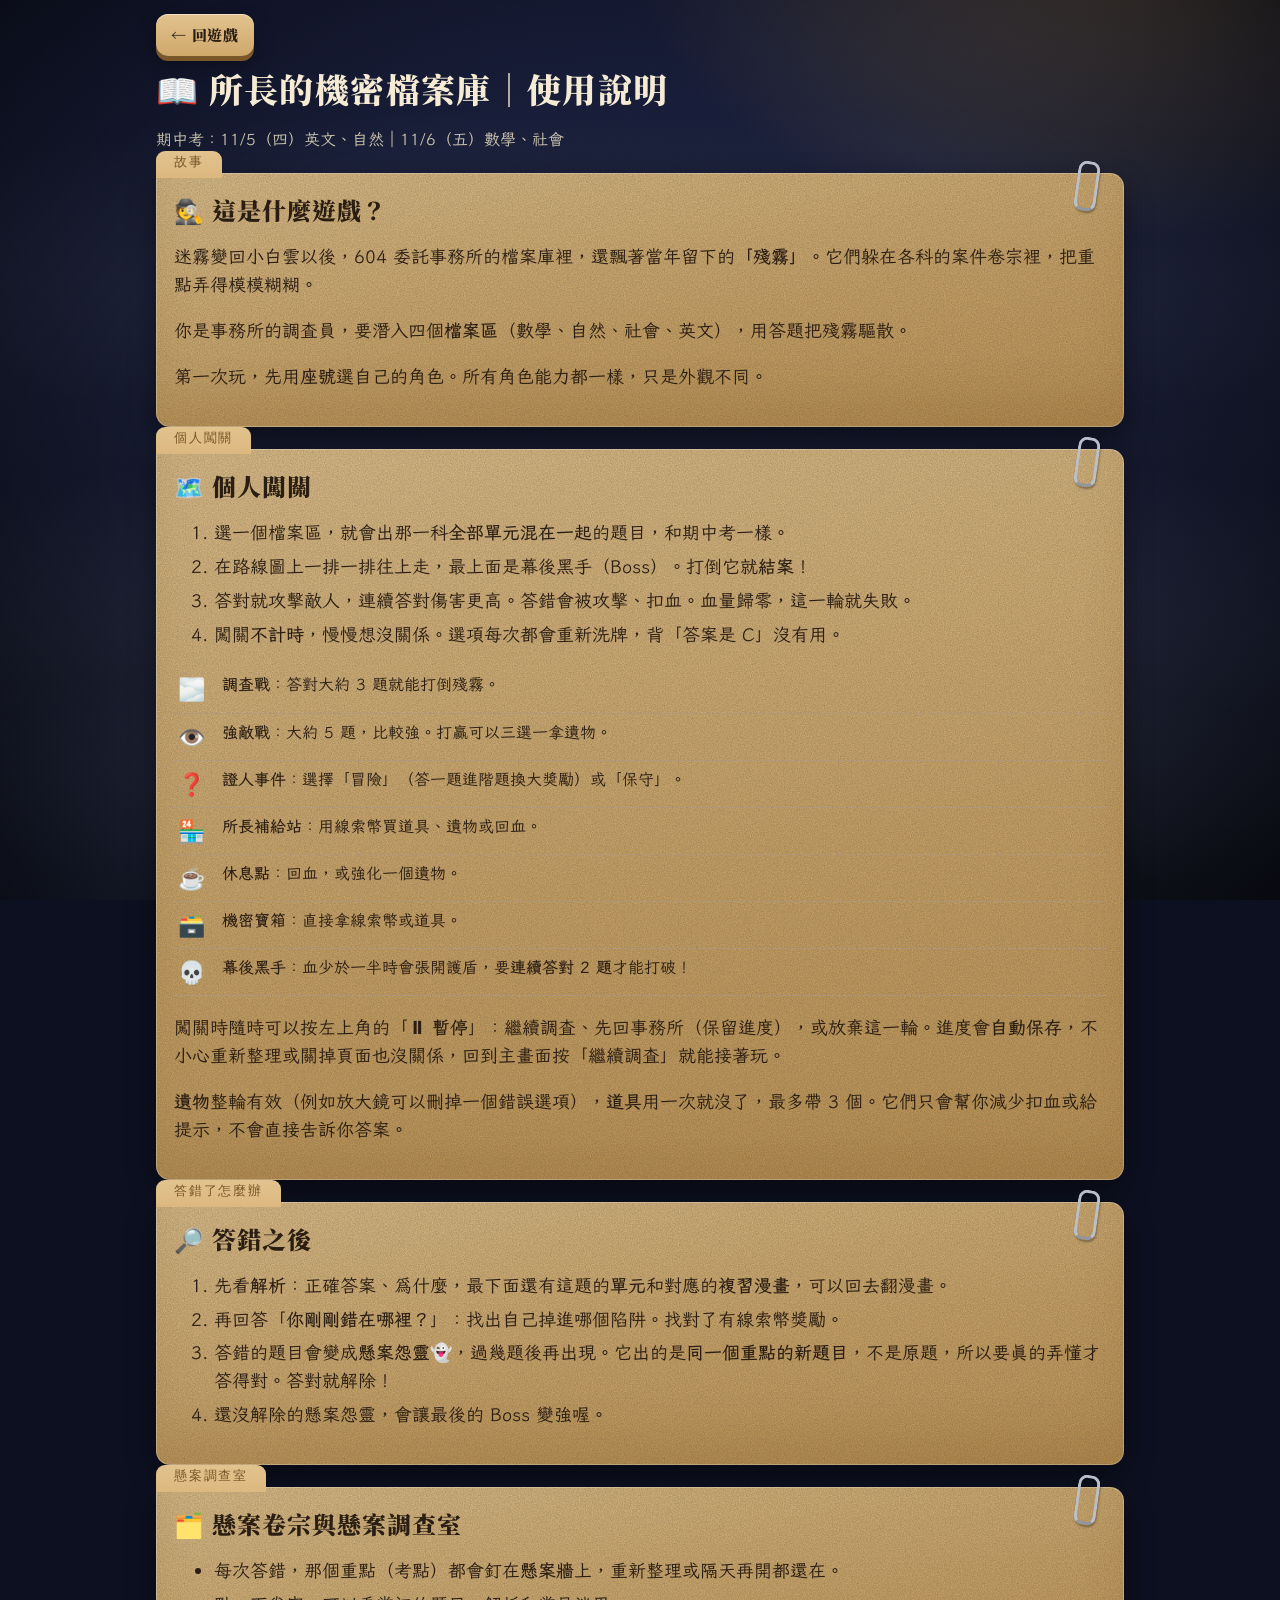
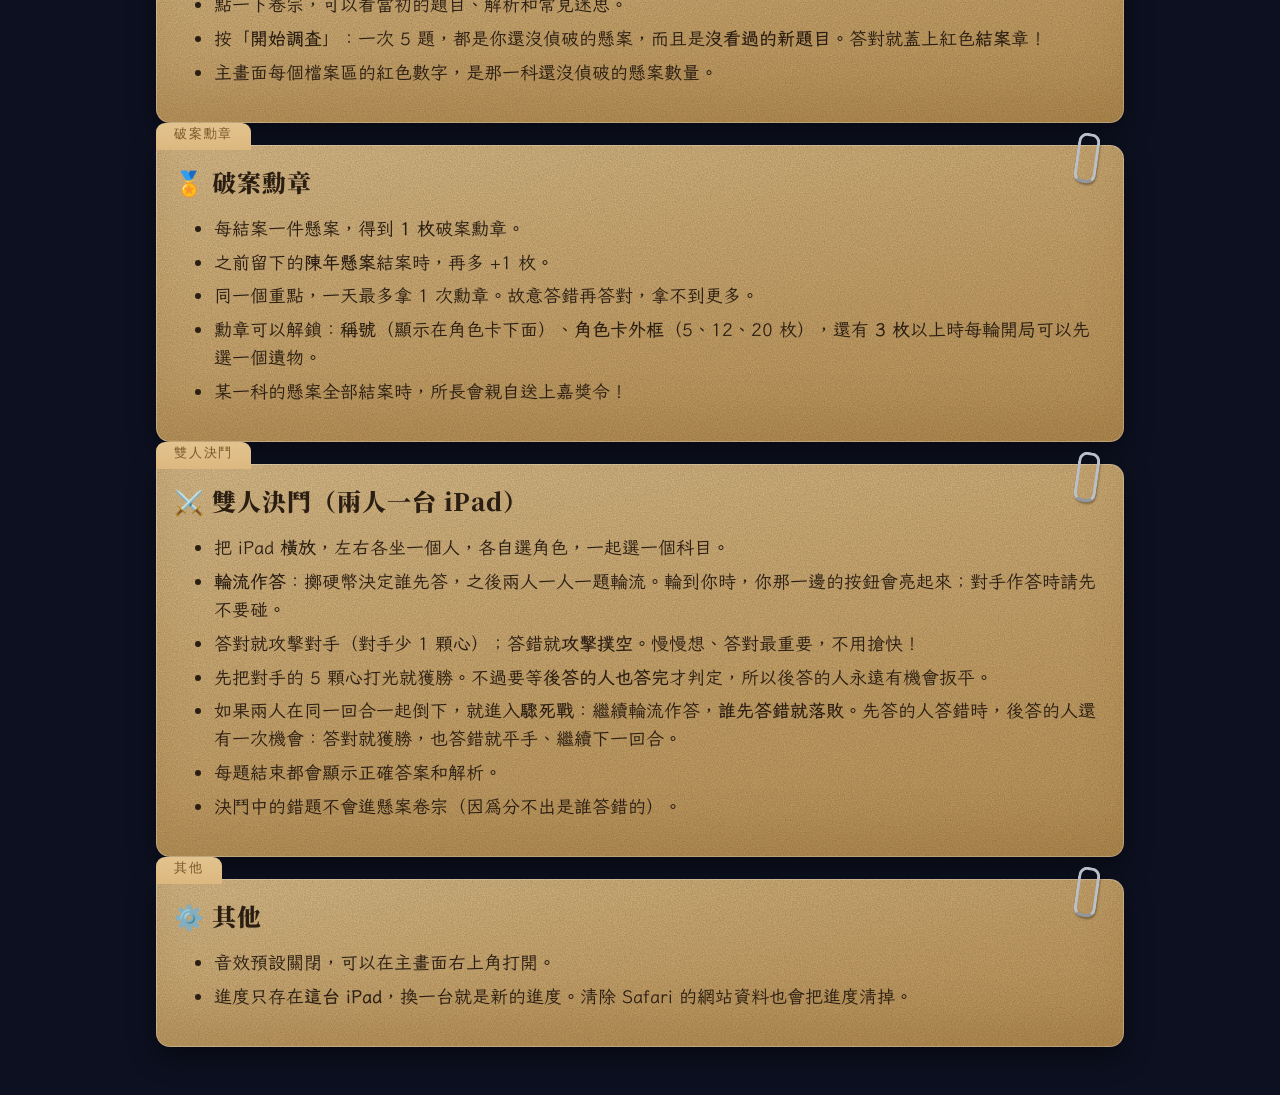
==== commit 2a112d04: "決鬥改嚴格輪流＋驟死戰；闖關加暫停選單與自動存檔，重新整理可接續 Co-Authored-By: Claude Opus 5.5 <noreply@anthropic.com>" ====
--- a/help.html
+++ b/help.html
@@ -7,7 +7,7 @@
 <link rel="preconnect" href="https://fonts.googleapis.com">
 <link rel="preconnect" href="https://fonts.gstatic.com" crossorigin>
 <link rel="stylesheet" href="https://fonts.googleapis.com/css2?family=LXGW+WenKai+TC:wght@400;700&family=Noto+Serif+TC:wght@700;900&family=Special+Elite&display=swap">
-<link rel="stylesheet" href="style.css?v=7">
+<link rel="stylesheet" href="style.css?v=8">
 <style>
   .help { max-width: 760px; margin: 0 auto; }
   .help .folder { font-size: 18px; }
@@ -49,6 +49,7 @@
       <tr><td>🗃️</td><td><b>機密寶箱</b>：直接拿線索幣或道具。</td></tr>
       <tr><td>💀</td><td><b>幕後黑手</b>：血少於一半時會張開護盾，要<b>連續答對 2 題</b>才能打破！</td></tr>
     </table>
+    <p>闖關時隨時可以按左上角的「<b>⏸ 暫停</b>」：繼續調查、先回事務所（保留進度），或放棄這一輪。進度會<b>自動保存</b>，不小心重新整理或關掉頁面也沒關係，回到主畫面按「繼續調查」就能接著玩。</p>
     <p><b>遺物</b>整輪有效（例如放大鏡可以刪掉一個錯誤選項），<b>道具</b>用一次就沒了，最多帶 3 個。它們只會幫你減少扣血或給提示，不會直接告訴你答案。</p>
   </div>
 
@@ -87,10 +88,10 @@
     <h2>⚔️ 雙人決鬥（兩人一台 iPad）</h2>
     <ul>
       <li>把 iPad <b>橫放</b>，左右各坐一個人，各自選角色，一起選一個科目。</li>
-      <li><b>輪流作答</b>：擲硬幣決定誰先答。輪到你時，你那一邊的按鈕會亮起來；對手作答時請先不要碰。</li>
+      <li><b>輪流作答</b>：擲硬幣決定誰先答，之後兩人一人一題輪流。輪到你時，你那一邊的按鈕會亮起來；對手作答時請先不要碰。</li>
       <li>答對就攻擊對手（對手少 1 顆心）；答錯就<b>攻擊撲空</b>。慢慢想、答對最重要，不用搶快！</li>
-      <li>每回合兩人各答一題，<b>回合結束才判定勝負</b>，所以先答的人不會比較佔便宜；下一回合換人先答。</li>
-      <li>先把對手的 5 顆心打光就獲勝。如果同一回合兩人一起倒下，就進入延長賽。</li>
+      <li>先把對手的 5 顆心打光就獲勝。不過要等<b>後答的人也答完</b>才判定，所以後答的人永遠有機會扳平。</li>
+      <li>如果兩人在同一回合一起倒下，就進入<b>驟死戰</b>：繼續輪流作答，<b>誰先答錯就落敗</b>。先答的人答錯時，後答的人還有一次機會：答對就獲勝，也答錯就平手、繼續下一回合。</li>
       <li>每題結束都會顯示正確答案和解析。</li>
       <li>決鬥中的錯題不會進懸案卷宗（因為分不出是誰答錯的）。</li>
     </ul>
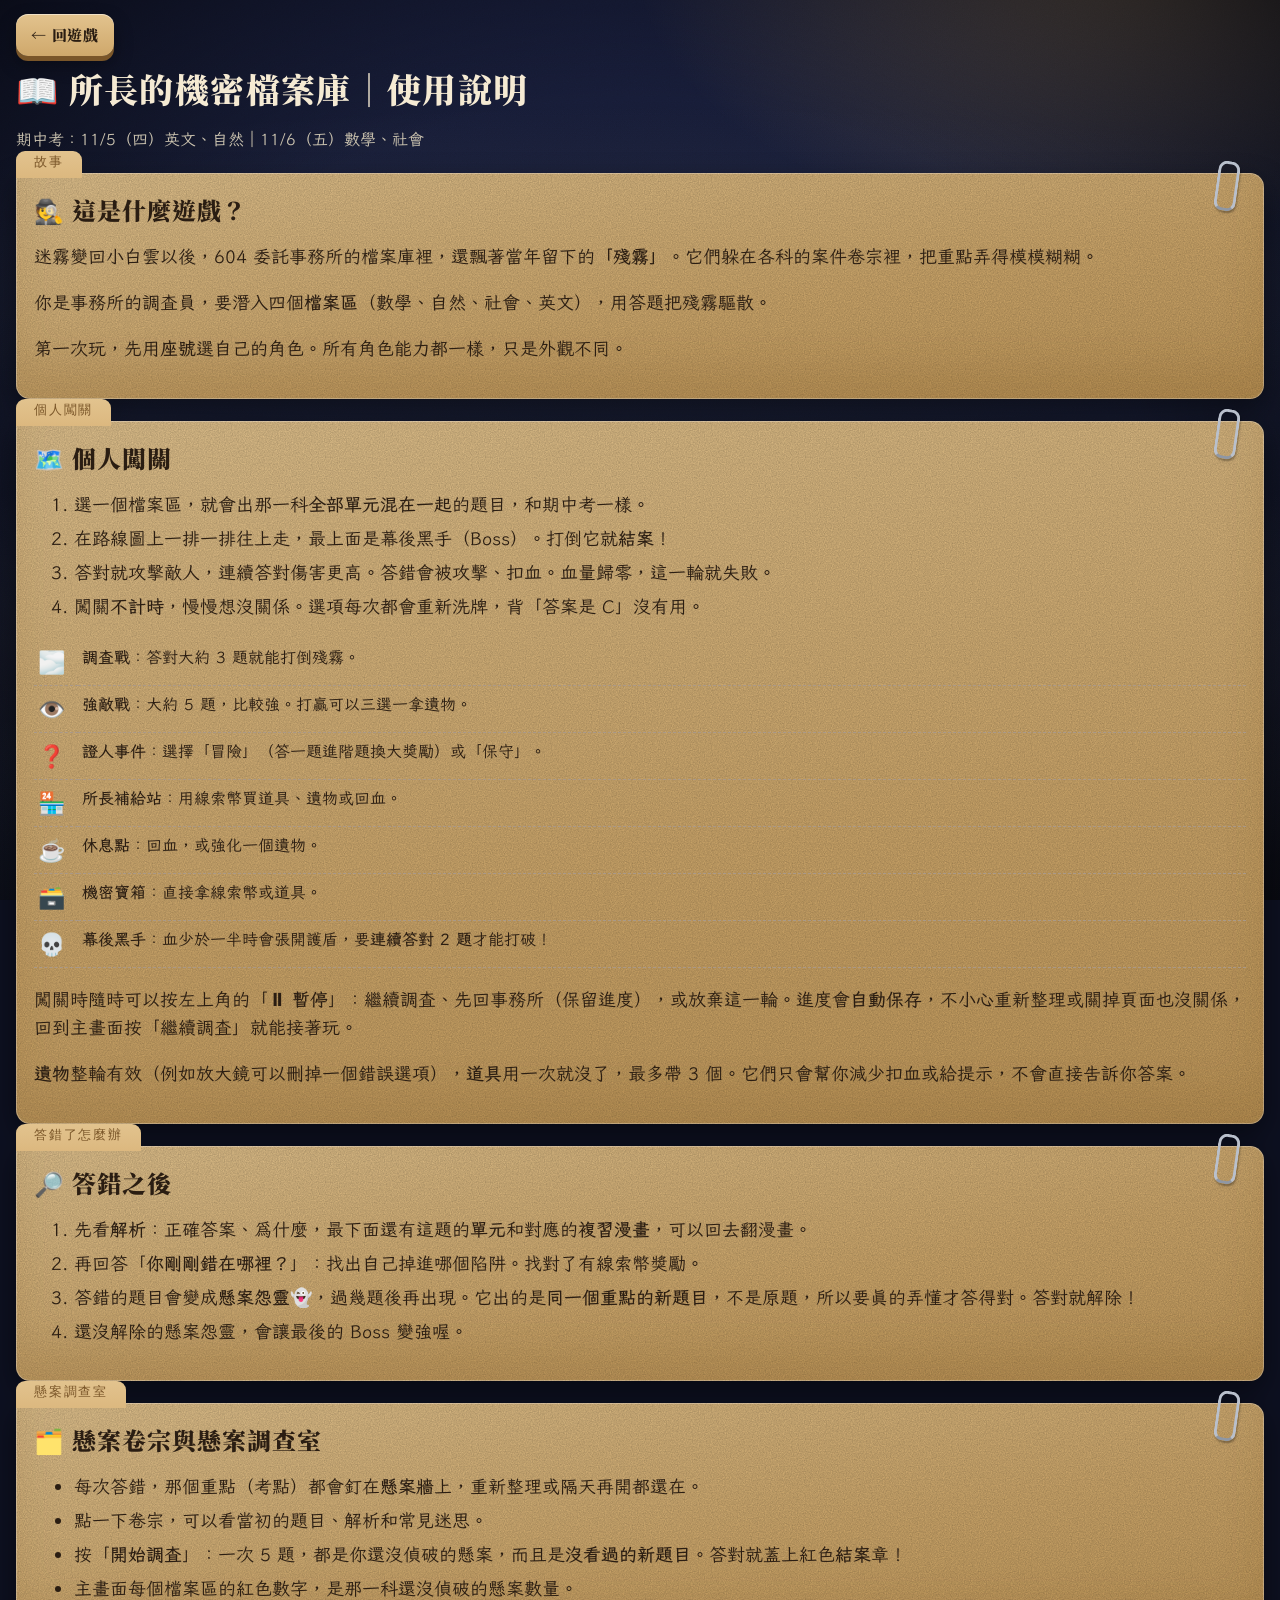
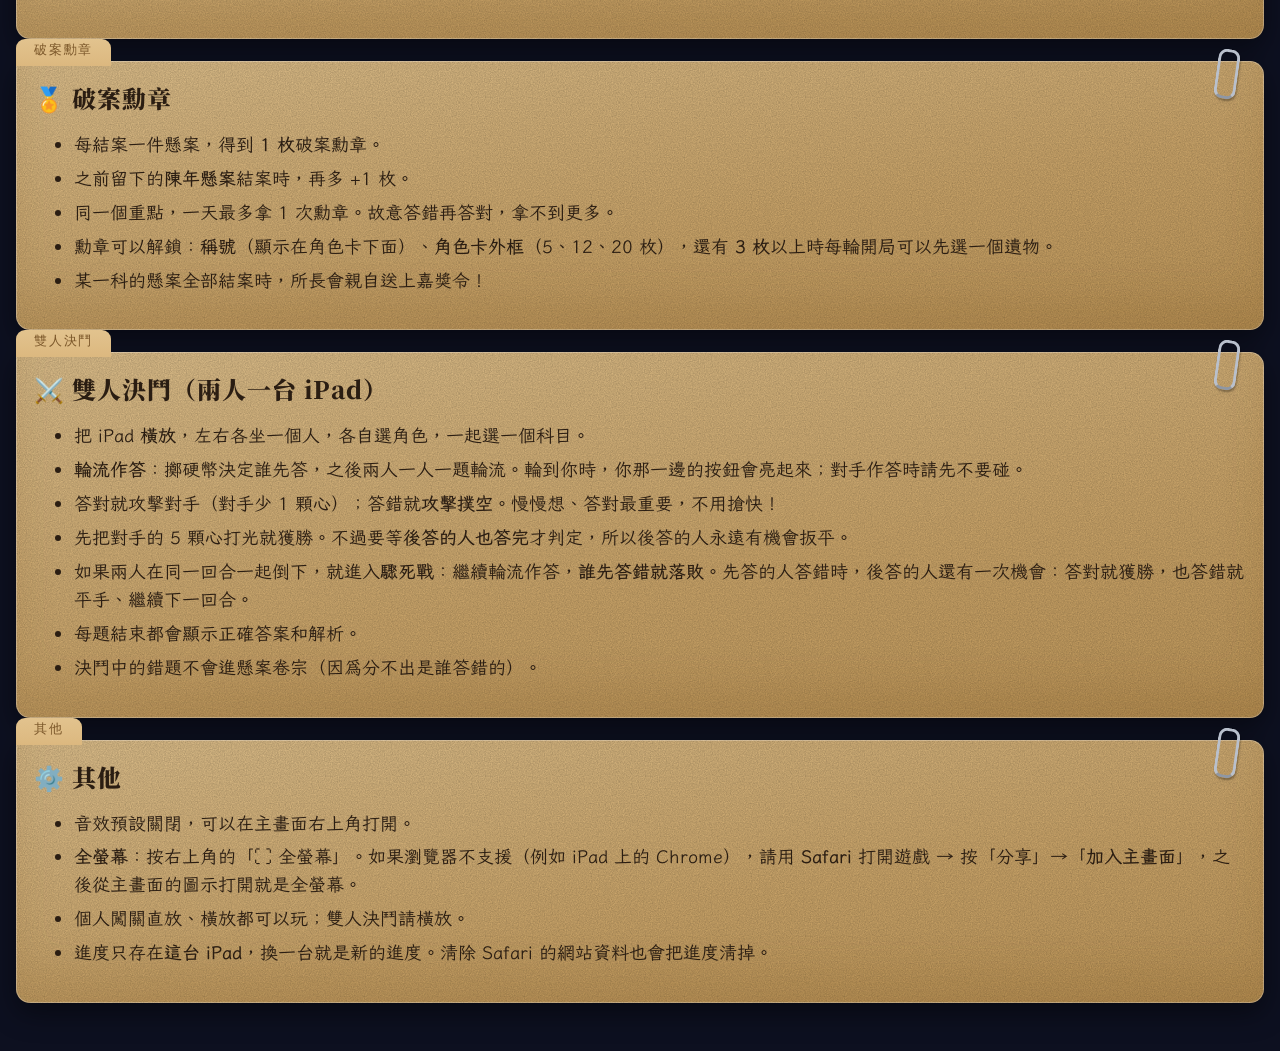
==== commit cb20f65a: "修正 iPad 橫放時決鬥畫面被裁切；加入全螢幕按鈕與主畫面圖示；單人闖關橫放改左右兩欄；路線圖中段每排至少一場戰鬥 Co-Authored-By: Claude Opus 5.5 <noreply@" ====
--- a/help.html
+++ b/help.html
@@ -7,7 +7,7 @@
 <link rel="preconnect" href="https://fonts.googleapis.com">
 <link rel="preconnect" href="https://fonts.gstatic.com" crossorigin>
 <link rel="stylesheet" href="https://fonts.googleapis.com/css2?family=LXGW+WenKai+TC:wght@400;700&family=Noto+Serif+TC:wght@700;900&family=Special+Elite&display=swap">
-<link rel="stylesheet" href="style.css?v=8">
+<link rel="stylesheet" href="style.css?v=10">
 <style>
   .help { max-width: 760px; margin: 0 auto; }
   .help .folder { font-size: 18px; }
@@ -101,6 +101,8 @@
     <h2>⚙️ 其他</h2>
     <ul>
       <li>音效預設關閉，可以在主畫面右上角打開。</li>
+      <li><b>全螢幕</b>：按右上角的「⛶ 全螢幕」。如果瀏覽器不支援（例如 iPad 上的 Chrome），請用 <b>Safari</b> 打開遊戲 → 按「分享」→「<b>加入主畫面</b>」，之後從主畫面的圖示打開就是全螢幕。</li>
+      <li>個人闖關直放、橫放都可以玩；雙人決鬥請橫放。</li>
       <li>進度只存在<b>這台 iPad</b>，換一台就是新的進度。清除 Safari 的網站資料也會把進度清掉。</li>
     </ul>
   </div>
--- a/style.css
+++ b/style.css
@@ -410,19 +410,20 @@
 .wall-empty { grid-column: 1 / -1; color: var(--paper); text-align: center; padding: 34px 10px; }
 
 /* ---------- 雙人決鬥（回合制） ---------- */
-.duel { position: fixed; inset: 0; z-index: 2; display: grid; grid-template-columns: 1fr 1.25fr 1fr; gap: 12px; padding: max(10px, env(safe-area-inset-top)) 12px 12px; background: transparent; }
-.dside { position: relative; display: flex; flex-direction: column; gap: 8px; min-height: 0; padding: 10px; border-radius: 14px; background: rgba(0,0,0,.25); border: 2px solid transparent; transition: all .25s; }
+.duel { position: fixed; left: 0; top: 0; width: var(--vw, 100vw); height: var(--vh, 100vh); z-index: 2; display: grid; grid-template-columns: minmax(0, 1fr) minmax(0, 1.25fr) minmax(0, 1fr); grid-template-rows: minmax(0, 1fr); gap: 12px; padding: max(10px, env(safe-area-inset-top)) max(12px, env(safe-area-inset-right)) max(10px, env(safe-area-inset-bottom)) max(12px, env(safe-area-inset-left)); overflow: hidden; }
+.dside { position: relative; display: flex; flex-direction: column; gap: 8px; min-height: 0; overflow: hidden; padding: 10px; border-radius: 14px; background: rgba(0,0,0,.25); border: 2px solid transparent; transition: all .25s; }
 .dside.active { border-color: var(--amber); background: rgba(255,198,92,.1); box-shadow: 0 0 30px rgba(255,198,92,.25); }
 .dside.waiting .opts { opacity: .3; filter: grayscale(.6); }
 .dside .wait-cover { display: none; }
 .dside.waiting .wait-cover { display: flex; position: absolute; left: 10px; right: 10px; top: 46%; justify-content: center; text-align: center; font-family: var(--serif); font-weight: 900; font-size: 20px; color: var(--paper); text-shadow: 0 2px 8px #000; pointer-events: none; }
 .dside .who { display: flex; align-items: center; gap: 10px; }
-.dside .who img { width: 70px; aspect-ratio: 512/440; object-fit: cover; background: #fbf6ea; padding: 4px 4px 10px; transform: rotate(-3deg); box-shadow: 0 4px 10px rgba(0,0,0,.5); }
+.dside .who img { width: 62px; aspect-ratio: 512/440; object-fit: cover; background: #fbf6ea; padding: 4px 4px 10px; transform: rotate(-3deg); box-shadow: 0 4px 10px rgba(0,0,0,.5); }
 .dside .who b { font-family: var(--serif); font-size: 18px; }
 .dside .hearts { font-size: 18px; letter-spacing: 1px; }
 .dside .turnflag { font-family: var(--serif); font-weight: 900; font-size: 16px; color: var(--amber); }
 .dside.waiting .turnflag { color: #9aa3b8; }
-.dside .opts { flex: 1; grid-auto-rows: 1fr; }
+.dside .opts { flex: 1; min-height: 0; grid-auto-rows: minmax(0, 1fr); }
+.dside .opt { overflow: hidden; }
 .dside .opt { font-size: 18px; min-height: 0; }
 .dcenter { display: flex; flex-direction: column; gap: 8px; min-height: 0; }
 .dcenter .roundbar { text-align: center; font-family: var(--serif); font-weight: 900; font-size: 18px; color: var(--amber); letter-spacing: .05em; }
@@ -449,3 +450,26 @@
 @media (prefers-reduced-motion: reduce) {
   *, *::before, *::after { animation-duration: .01ms !important; animation-iteration-count: 1 !important; }
 }
+
+/* ---------- 橫放：單人闖關改成左右兩欄 ---------- */
+.split { display: block; }
+@media (orientation: landscape) and (min-width: 900px) {
+  #app { max-width: 1280px; }
+  .split { display: grid; grid-template-columns: minmax(320px, 38%) minmax(0, 1fr); gap: 20px; align-items: start; }
+  .split .b-main { position: sticky; top: 12px; }
+  .split .arena { margin-top: 12px; }
+  .split .qcard { margin-top: 4px; }
+  .split .opts.two { grid-template-columns: 1fr 1fr; }
+  .maplay { grid-template-columns: minmax(300px, 34%) minmax(0, 1fr); }
+  .maplay .map { margin-top: 0; gap: 10px; padding: 14px 10px; }
+  .maplay .node { height: 62px; }
+  .areas { grid-template-columns: repeat(4, 1fr); }
+  .hub-actions .btn { min-height: 70px; }
+}
+@media (orientation: landscape) and (max-height: 760px) {
+  .dside .who img { width: 52px; }
+  .dside .opt { font-size: 17px; padding: 6px 10px; }
+  .dcenter .stem { font-size: 20px; line-height: 1.6; }
+  .dcenter .exp { font-size: 16px; }
+}
+html.in-duel, html.in-duel body { overflow: hidden; height: 100%; }
